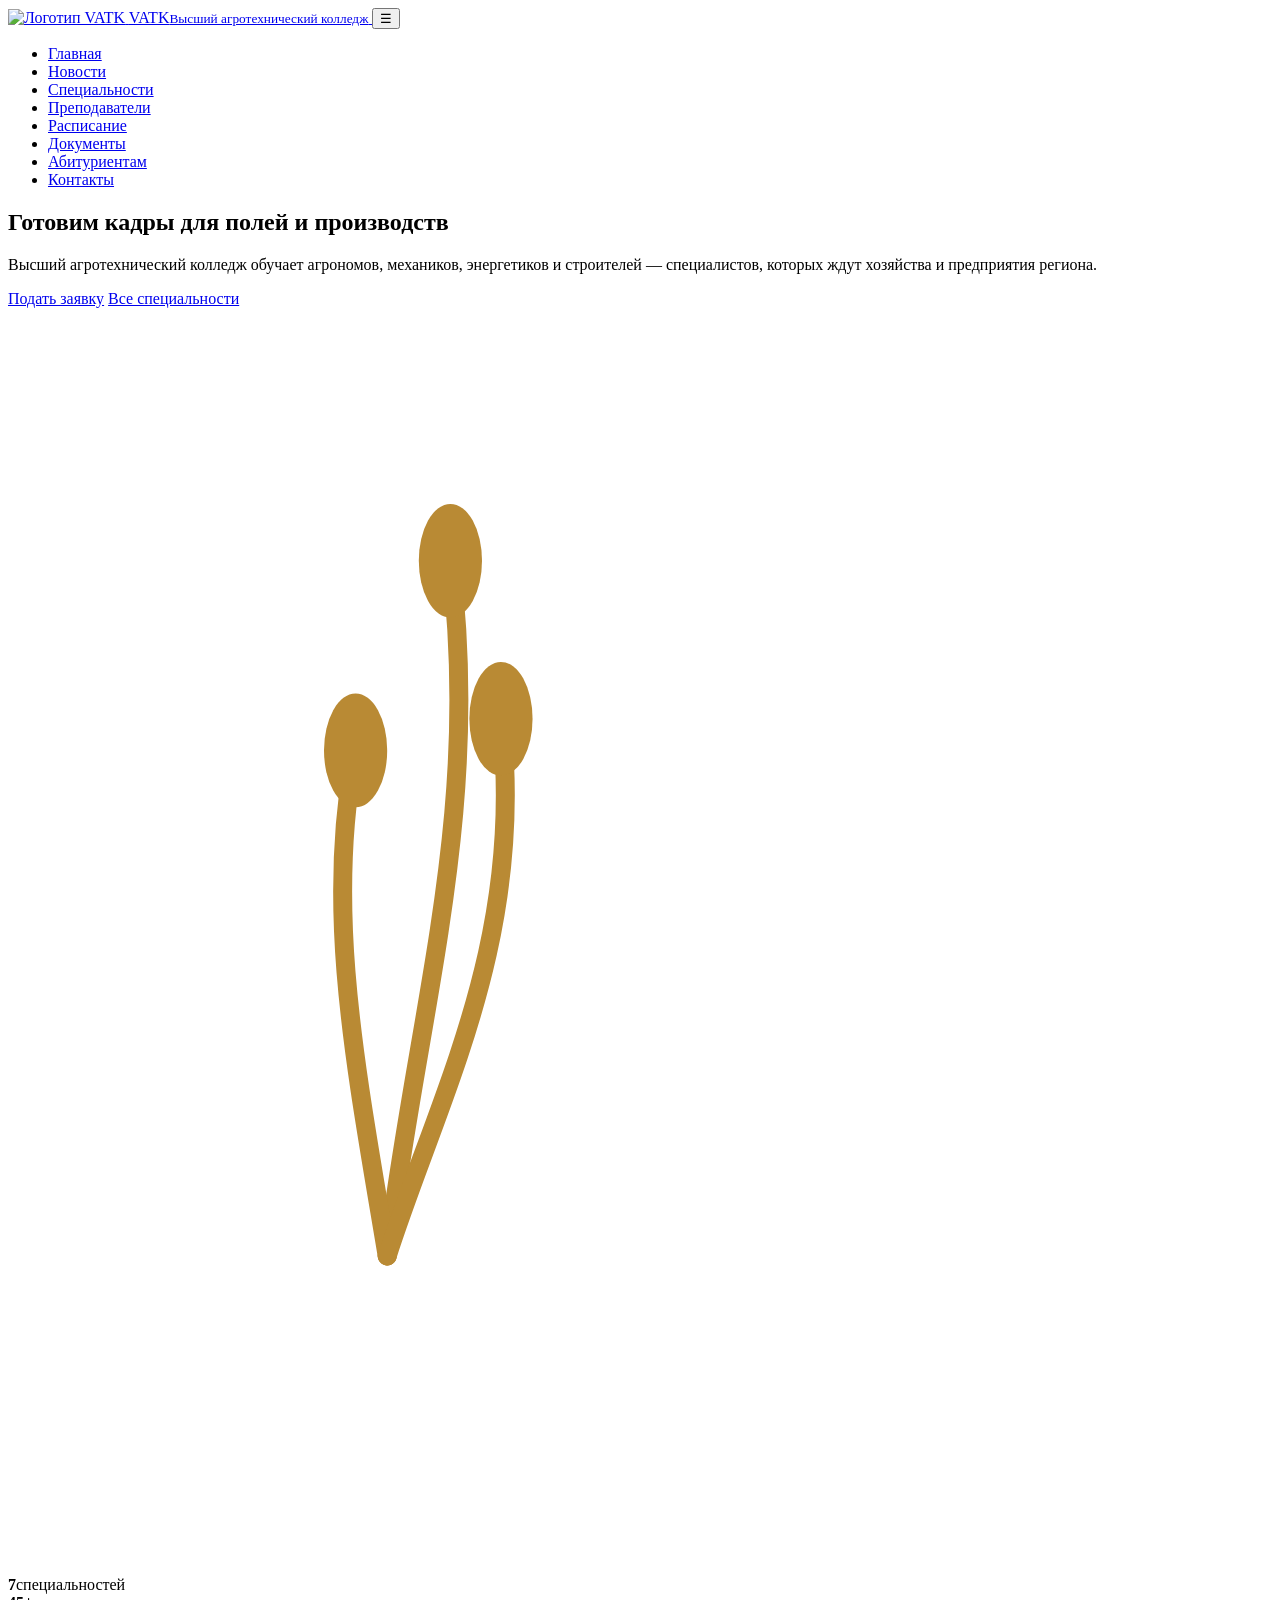
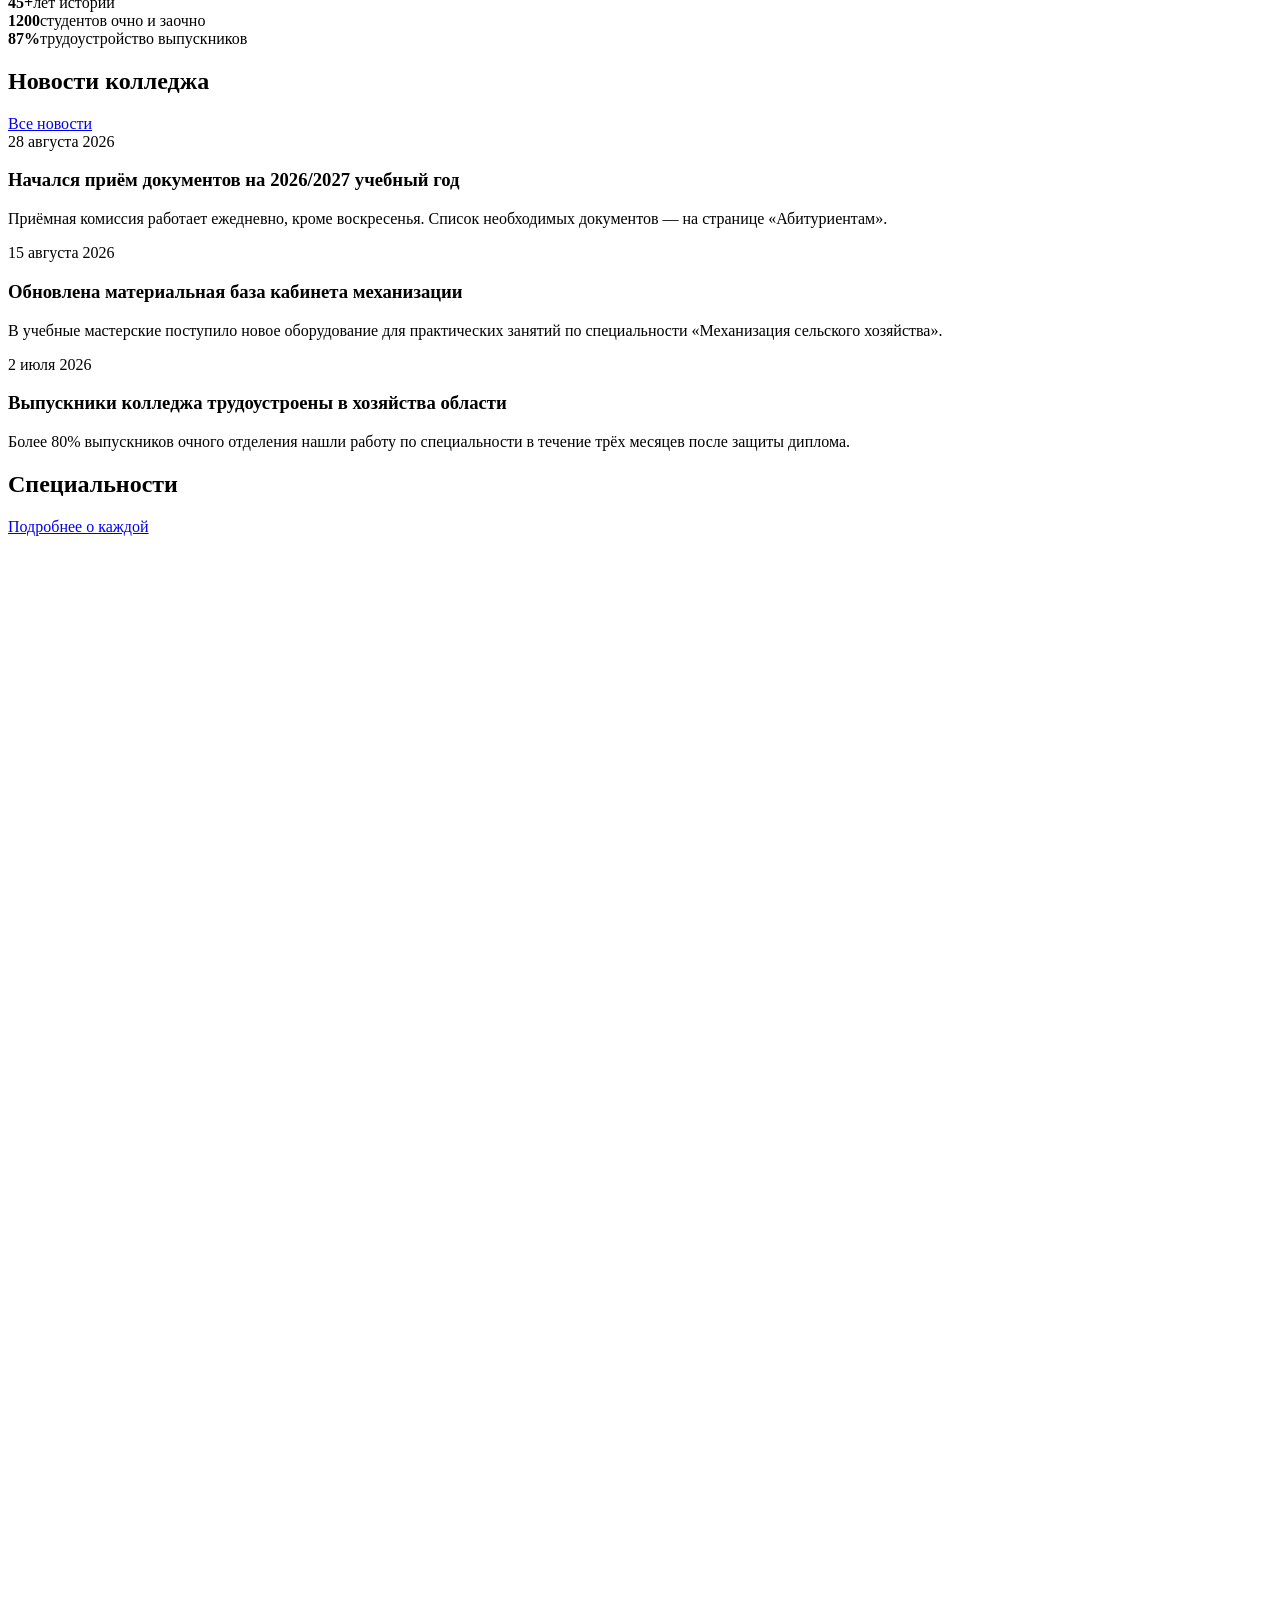
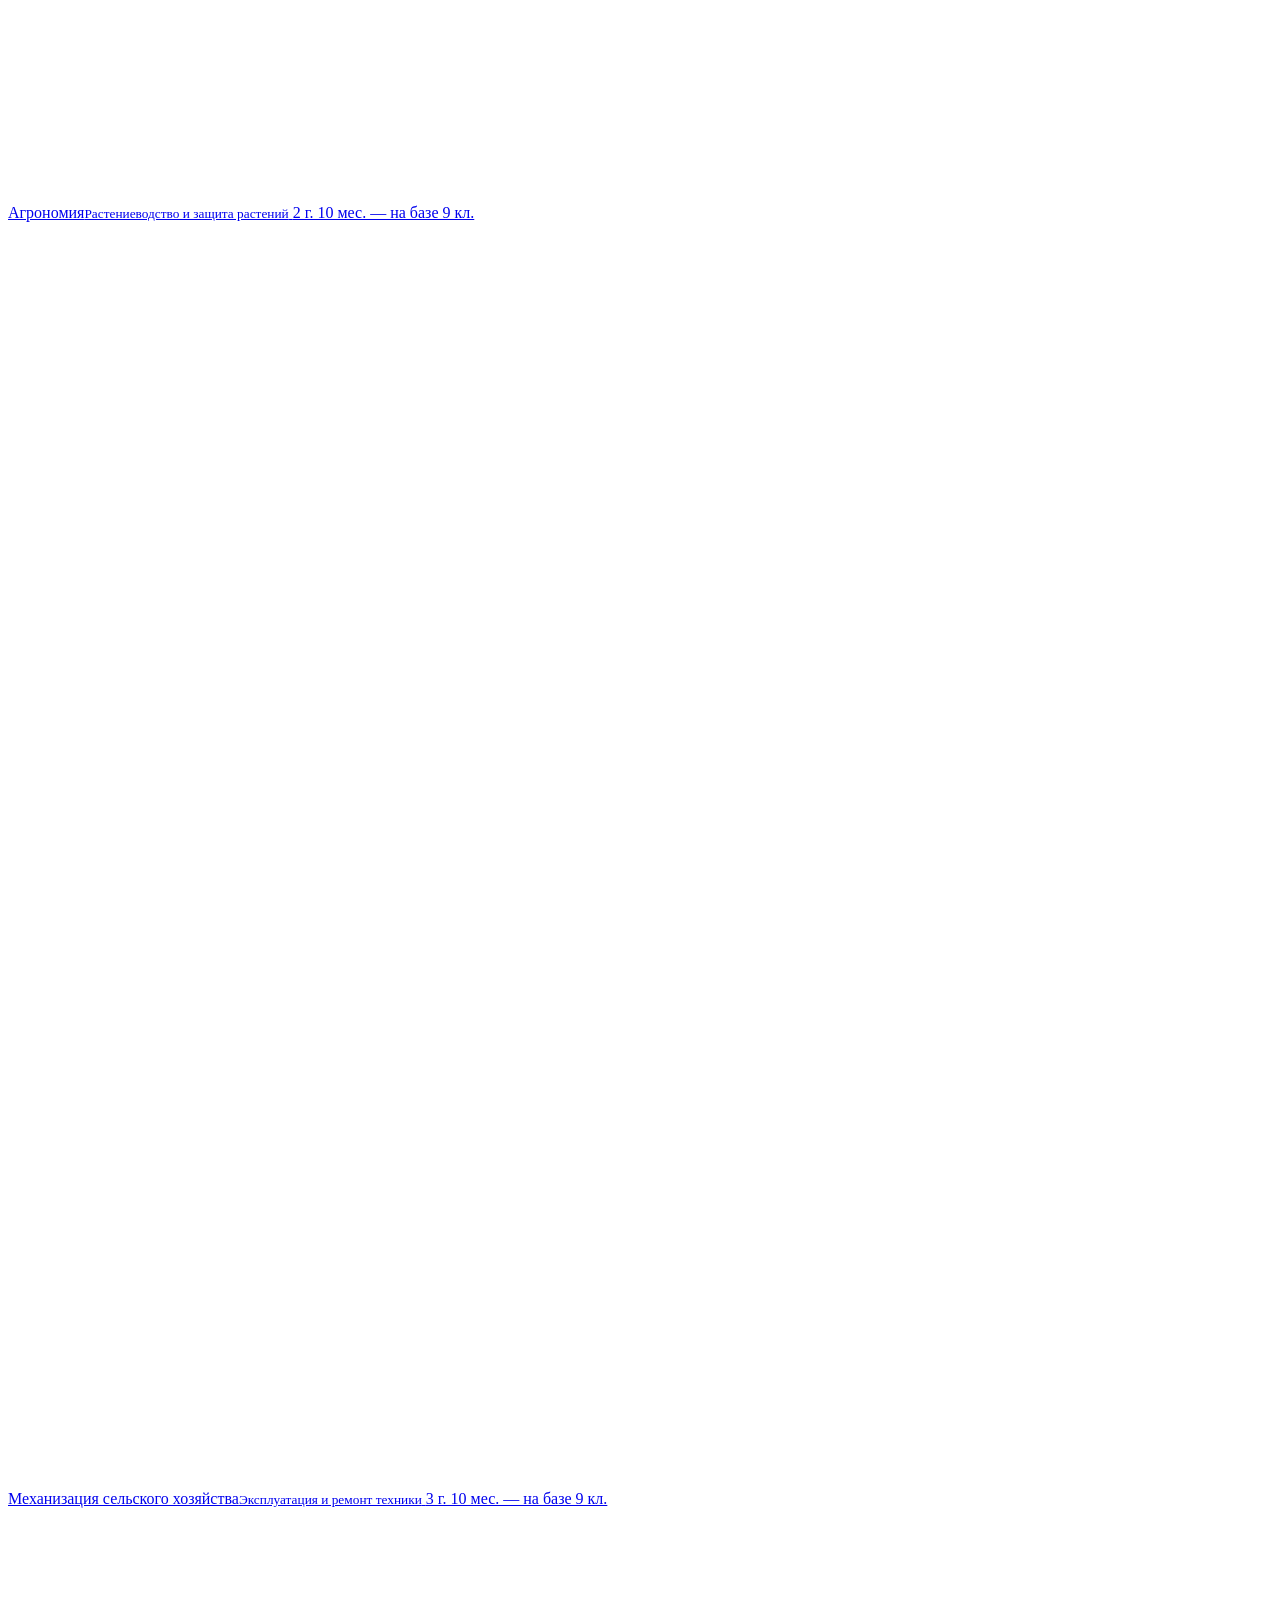
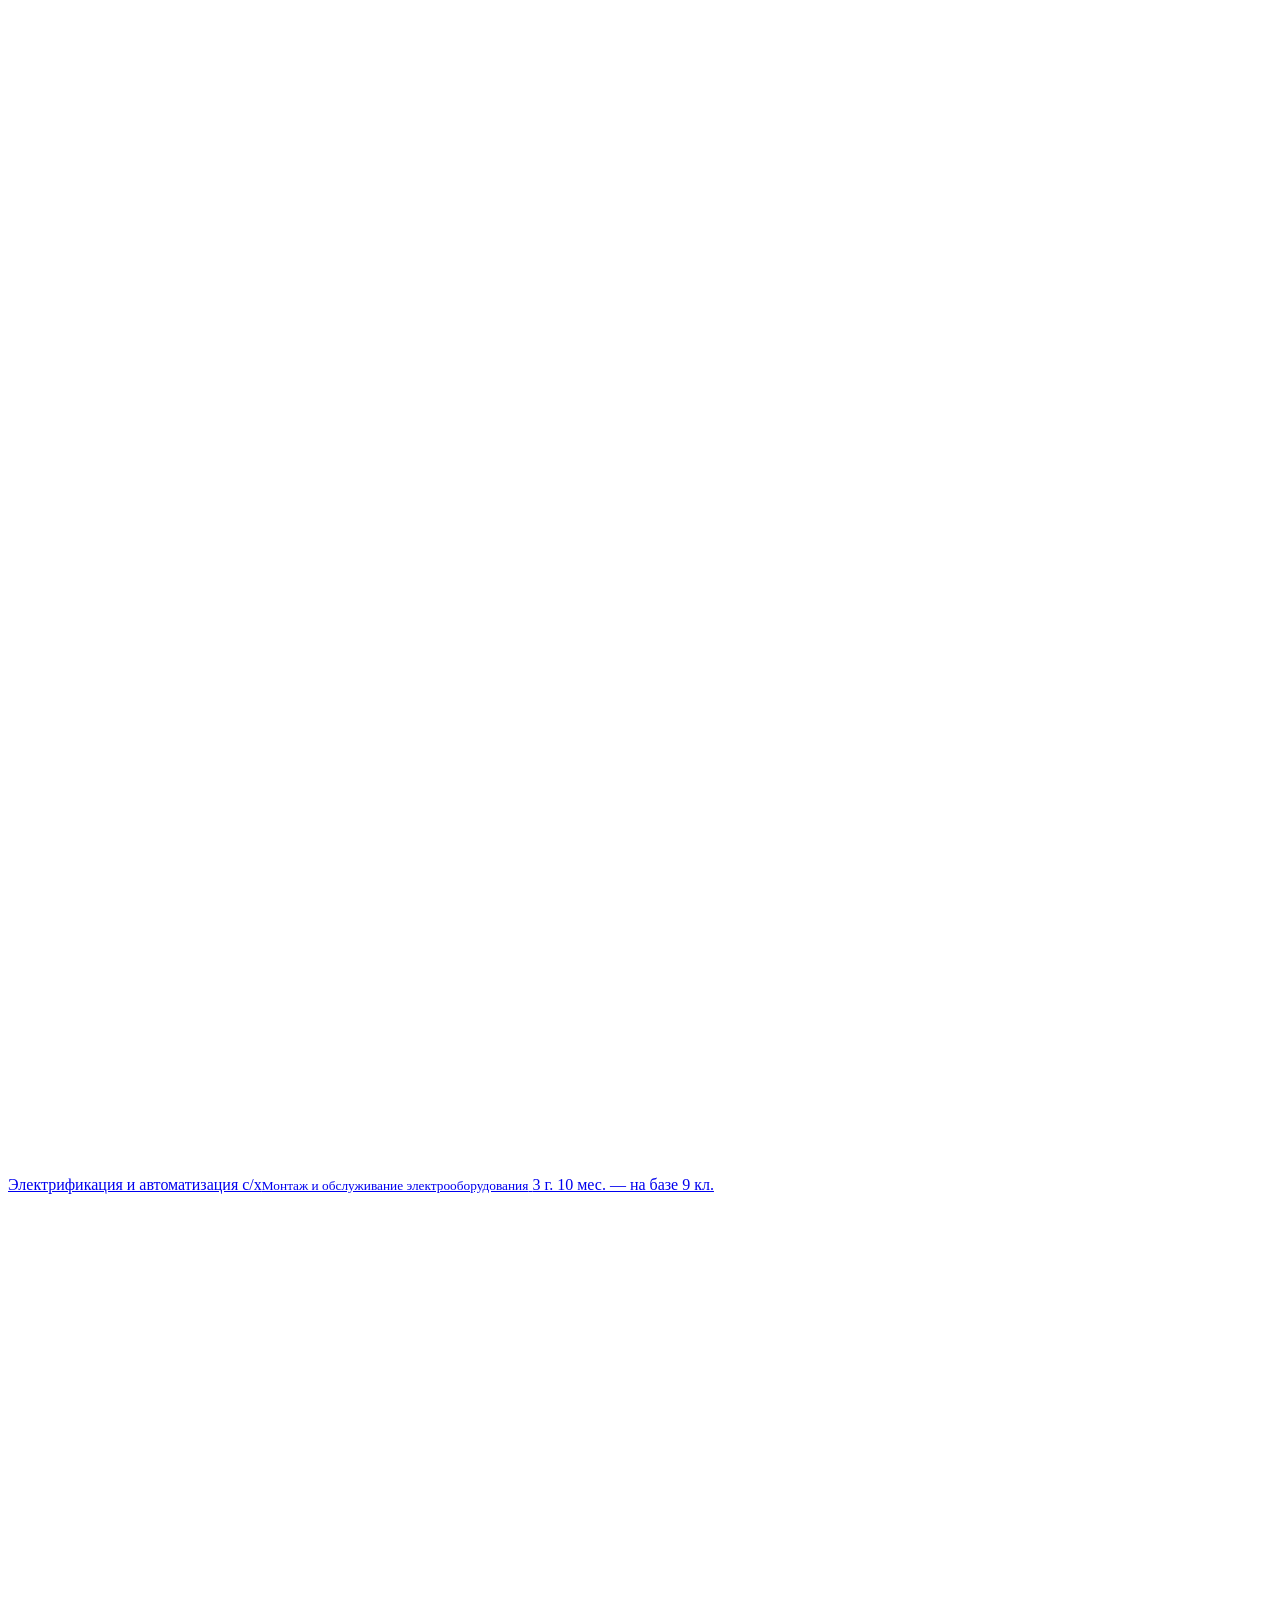
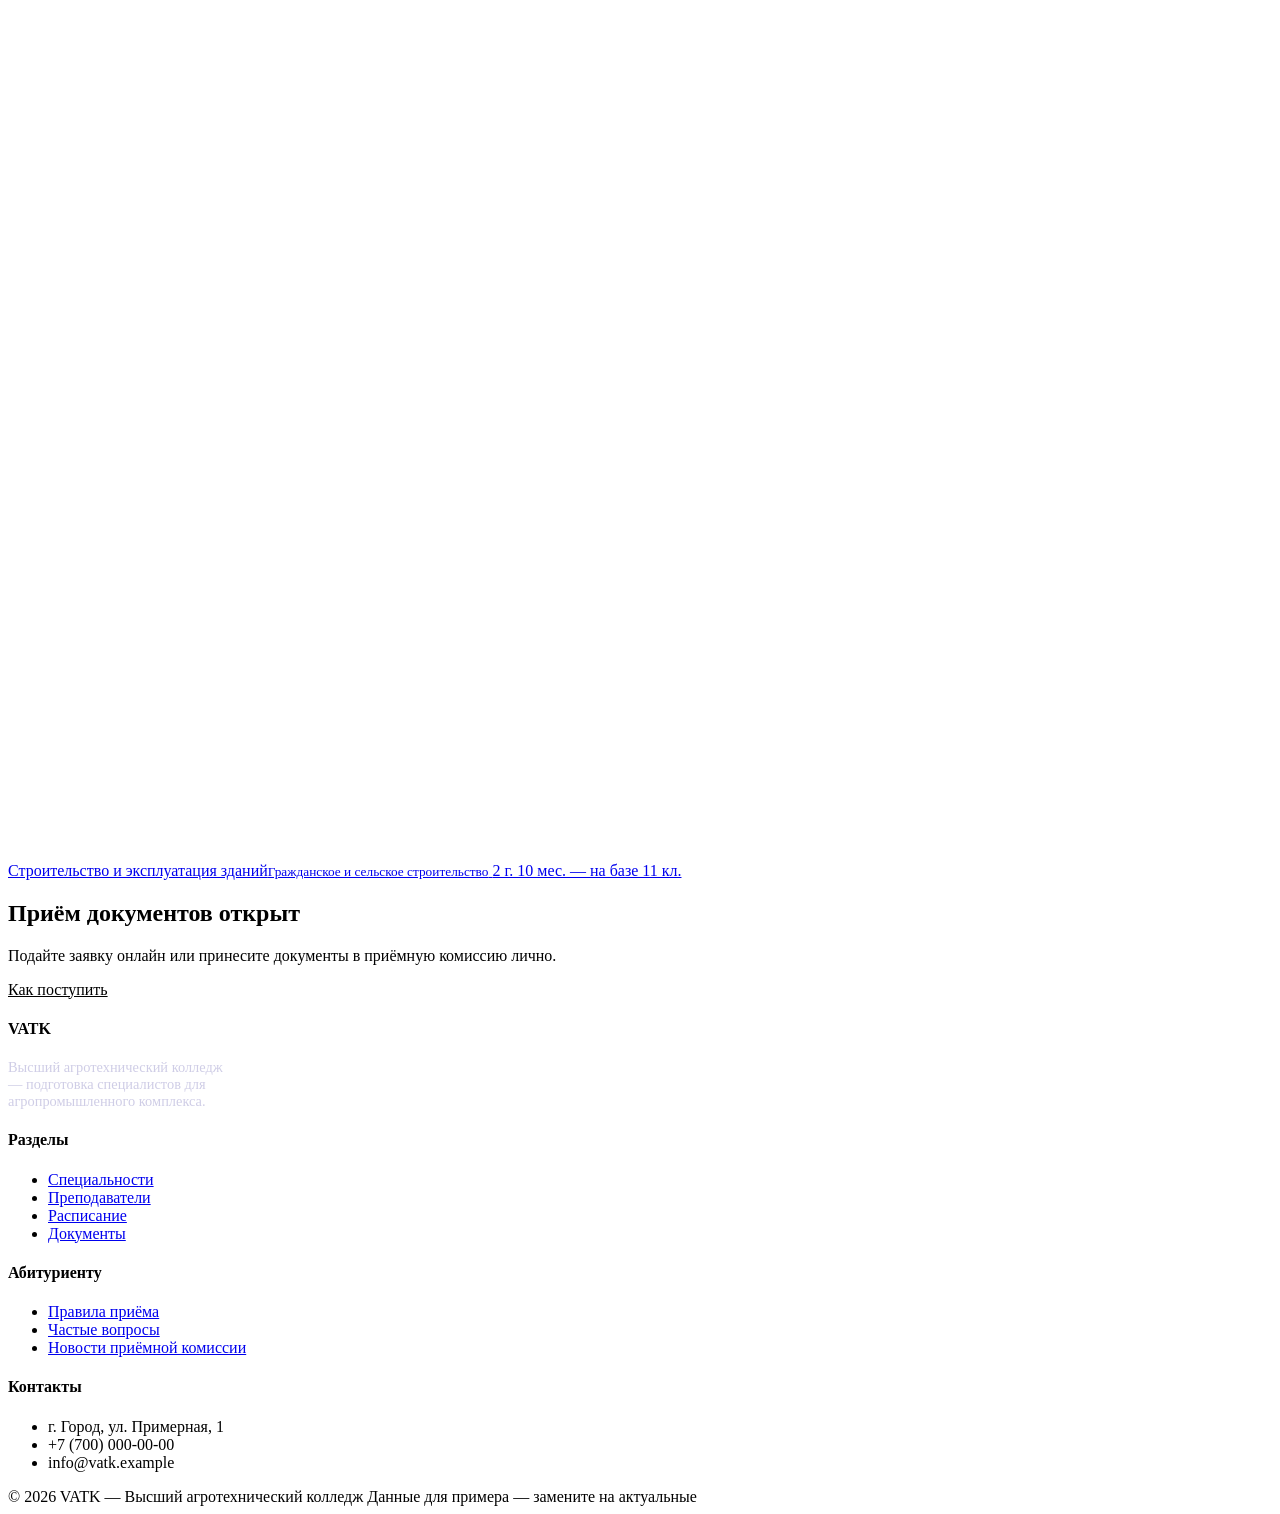
==== index.html @ e1eb5bf3 "Add files via upload" ====
<!DOCTYPE html>
<html lang="ru">
<head>
<meta charset="UTF-8">
<meta name="viewport" content="width=device-width, initial-scale=1.0">
<title>VATK — Высший агротехнический колледж</title>
<meta name="description" content="Высший агротехнический колледж (VATK) — подготовка специалистов для агропромышленного комплекса и технических отраслей.">
<link rel="stylesheet" href="css/style.css">
</head>
<body>

<header class="site">
  <div class="site-bar">
    <a href="index.html" class="brand">
      <img src="images/logo.jpeg" alt="Логотип VATK">
      <span class="brand-text">VATK<small>Высший агротехнический колледж</small></span>
    </a>
    <button class="nav-toggle" aria-label="Открыть меню" aria-expanded="false">☰</button>
    <nav class="main-nav">
      <ul>
        <li><a href="index.html">Главная</a></li>
        <li><a href="news.html">Новости</a></li>
        <li><a href="specialties.html">Специальности</a></li>
        <li><a href="teachers.html">Преподаватели</a></li>
        <li><a href="schedule.html">Расписание</a></li>
        <li><a href="documents.html">Документы</a></li>
        <li><a href="admissions.html">Абитуриентам</a></li>
        <li><a href="contacts.html">Контакты</a></li>
      </ul>
    </nav>
  </div>
</header>

<div class="gear-rule"></div>

<section class="hero">
  <div class="hero-inner">
    <div>
      <h1>Готовим кадры для полей и производств</h1>
      <p class="lede">Высший агротехнический колледж обучает агрономов, механиков, энергетиков и строителей — специалистов, которых ждут хозяйства и предприятия региона.</p>
      <div class="hero-actions">
        <a href="admissions.html" class="btn btn-primary">Подать заявку</a>
        <a href="specialties.html" class="btn btn-ghost">Все специальности</a>
      </div>
    </div>
    <div class="hero-figure">
      <svg viewBox="0 0 200 200" fill="none" xmlns="http://www.w3.org/2000/svg" aria-hidden="true">
        <circle cx="100" cy="100" r="70" stroke="#ffffff" stroke-opacity="0.25" stroke-width="2"/>
        <g stroke="#B98A34" stroke-width="3" stroke-linecap="round">
          <path d="M60 150 C 65 110, 75 80, 70 40"/>
          <path d="M60 150 C 55 120, 50 95, 55 70"/>
          <path d="M60 150 C 68 125, 82 100, 78 65"/>
        </g>
        <g fill="#B98A34">
          <ellipse cx="70" cy="40" rx="5" ry="9"/>
          <ellipse cx="55" cy="70" rx="5" ry="9"/>
          <ellipse cx="78" cy="65" rx="5" ry="9"/>
        </g>
        <g transform="translate(115,60)" fill="none" stroke="#ffffff" stroke-opacity="0.7" stroke-width="3">
          <circle cx="30" cy="30" r="20"/>
          <circle cx="30" cy="30" r="6" fill="#ffffff" fill-opacity="0.7" stroke="none"/>
          <g stroke-linecap="round">
            <line x1="30" y1="4" x2="30" y2="12"/>
            <line x1="30" y1="48" x2="30" y2="56"/>
            <line x1="4" y1="30" x2="12" y2="30"/>
            <line x1="48" y1="30" x2="56" y2="30"/>
            <line x1="12" y1="12" x2="17" y2="17"/>
            <line x1="43" y1="43" x2="48" y2="48"/>
            <line x1="48" y1="12" x2="43" y2="17"/>
            <line x1="17" y1="43" x2="12" y2="48"/>
          </g>
        </g>
      </svg>
    </div>
  </div>
</section>

<section class="stats">
  <div class="stats-inner">
    <div class="stat"><b>7</b><span>специальностей</span></div>
    <div class="stat"><b>45+</b><span>лет истории</span></div>
    <div class="stat"><b>1200</b><span>студентов очно и заочно</span></div>
    <div class="stat"><b>87%</b><span>трудоустройство выпускников</span></div>
  </div>
</section>

<section class="block">
  <div class="wrap">
    <div class="block-head">
      <h2>Новости колледжа</h2>
      <a href="news.html" class="see-all">Все новости</a>
    </div>
    <div class="news-grid">
      <article class="news-card">
        <time>28 августа 2026</time>
        <h3>Начался приём документов на 2026/2027 учебный год</h3>
        <p>Приёмная комиссия работает ежедневно, кроме воскресенья. Список необходимых документов — на странице «Абитуриентам».</p>
      </article>
      <article class="news-card">
        <time>15 августа 2026</time>
        <h3>Обновлена материальная база кабинета механизации</h3>
        <p>В учебные мастерские поступило новое оборудование для практических занятий по специальности «Механизация сельского хозяйства».</p>
      </article>
      <article class="news-card">
        <time>2 июля 2026</time>
        <h3>Выпускники колледжа трудоустроены в хозяйства области</h3>
        <p>Более 80% выпускников очного отделения нашли работу по специальности в течение трёх месяцев после защиты диплома.</p>
      </article>
    </div>
  </div>
</section>

<section class="block" style="background:#fff;">
  <div class="wrap">
    <div class="block-head">
      <h2>Специальности</h2>
      <a href="specialties.html" class="see-all">Подробнее о каждой</a>
    </div>
    <div class="spec-list">
      <a class="spec-row" href="specialties.html">
        <span class="spec-icon"><svg viewBox="0 0 24 24" fill="none" stroke-width="2"><path d="M12 2v6M12 22v-6M4 12H2M22 12h-2M6 6l1.5 1.5M18 18l-1.5-1.5M6 18l1.5-1.5M18 6l-1.5 1.5" stroke-linecap="round"/></svg></span>
        <span class="spec-name">Агрономия<small>Растениеводство и защита растений</small></span>
        <span class="spec-meta">2 г. 10 мес. — на базе 9 кл.</span>
      </a>
      <a class="spec-row" href="specialties.html">
        <span class="spec-icon"><svg viewBox="0 0 24 24" fill="none" stroke-width="2"><circle cx="12" cy="12" r="3"/><path d="M4 12h3M17 12h3M12 4v3M12 17v3" stroke-linecap="round"/></svg></span>
        <span class="spec-name">Механизация сельского хозяйства<small>Эксплуатация и ремонт техники</small></span>
        <span class="spec-meta">3 г. 10 мес. — на базе 9 кл.</span>
      </a>
      <a class="spec-row" href="specialties.html">
        <span class="spec-icon"><svg viewBox="0 0 24 24" fill="none" stroke-width="2"><path d="M4 20l4-8 4 4 4-10 4 14" stroke-linecap="round" stroke-linejoin="round"/></svg></span>
        <span class="spec-name">Электрификация и автоматизация с/х<small>Монтаж и обслуживание электрооборудования</small></span>
        <span class="spec-meta">3 г. 10 мес. — на базе 9 кл.</span>
      </a>
      <a class="spec-row" href="specialties.html">
        <span class="spec-icon"><svg viewBox="0 0 24 24" fill="none" stroke-width="2"><path d="M3 21h18M5 21V9l7-5 7 5v12" stroke-linecap="round" stroke-linejoin="round"/></svg></span>
        <span class="spec-name">Строительство и эксплуатация зданий<small>Гражданское и сельское строительство</small></span>
        <span class="spec-meta">2 г. 10 мес. — на базе 11 кл.</span>
      </a>
    </div>
  </div>
</section>

<section class="banner">
  <div class="banner-inner">
    <div>
      <h2>Приём документов открыт</h2>
      <p>Подайте заявку онлайн или принесите документы в приёмную комиссию лично.</p>
    </div>
    <a href="admissions.html" class="btn" style="background:#fff;color:var(--green);">Как поступить</a>
  </div>
</section>

<footer class="site">
  <div class="wrap">
    <div class="footer-grid">
      <div>
        <h4>VATK</h4>
        <p style="color:#cfcde6;font-size:0.9rem;max-width:32ch;">Высший агротехнический колледж — подготовка специалистов для агропромышленного комплекса.</p>
      </div>
      <div>
        <h4>Разделы</h4>
        <ul>
          <li><a href="specialties.html">Специальности</a></li>
          <li><a href="teachers.html">Преподаватели</a></li>
          <li><a href="schedule.html">Расписание</a></li>
          <li><a href="documents.html">Документы</a></li>
        </ul>
      </div>
      <div>
        <h4>Абитуриенту</h4>
        <ul>
          <li><a href="admissions.html">Правила приёма</a></li>
          <li><a href="admissions.html#faq">Частые вопросы</a></li>
          <li><a href="news.html">Новости приёмной комиссии</a></li>
        </ul>
      </div>
      <div>
        <h4>Контакты</h4>
        <ul>
          <li>г. Город, ул. Примерная, 1</li>
          <li>+7 (700) 000-00-00</li>
          <li>info@vatk.example</li>
        </ul>
      </div>
    </div>
    <div class="footer-bottom">
      <span>© 2026 VATK — Высший агротехнический колледж</span>
      <span>Данные для примера — замените на актуальные</span>
    </div>
  </div>
</footer>

<script src="js/main.js"></script>
</body>
</html>
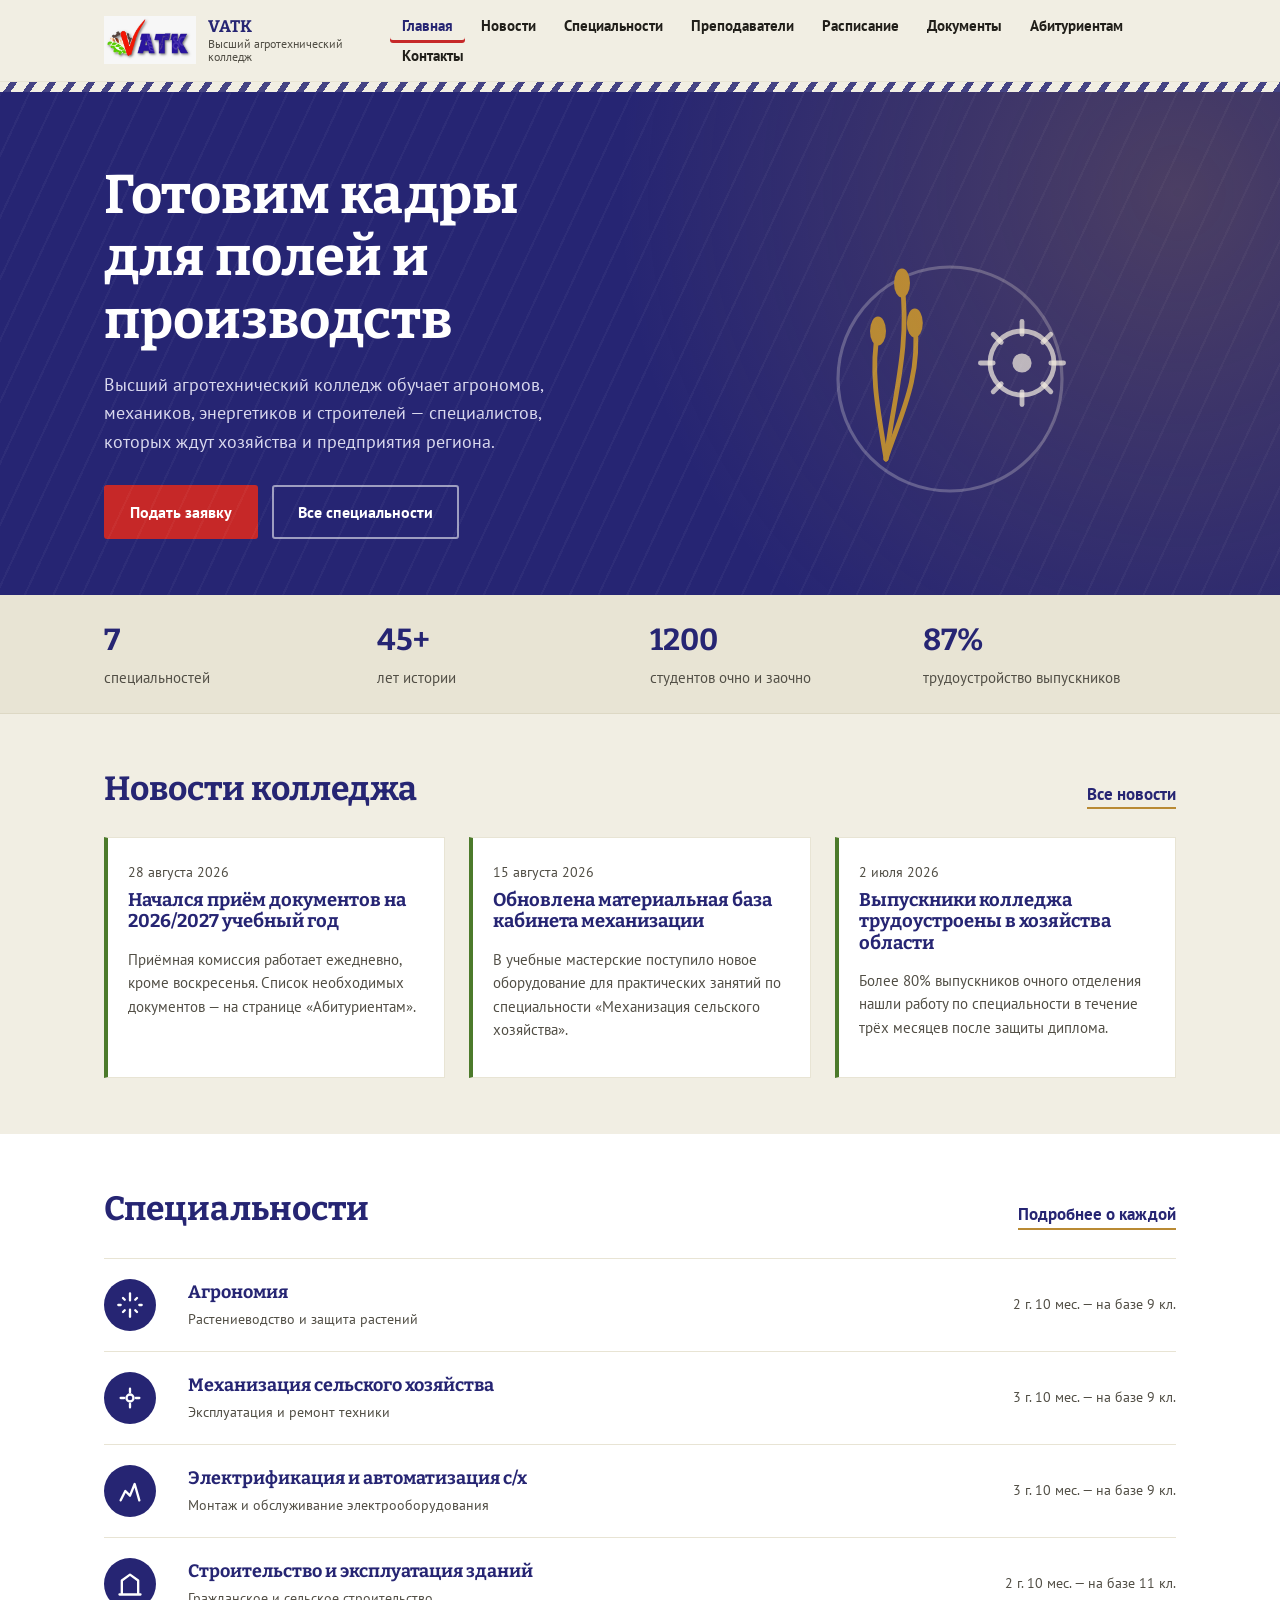
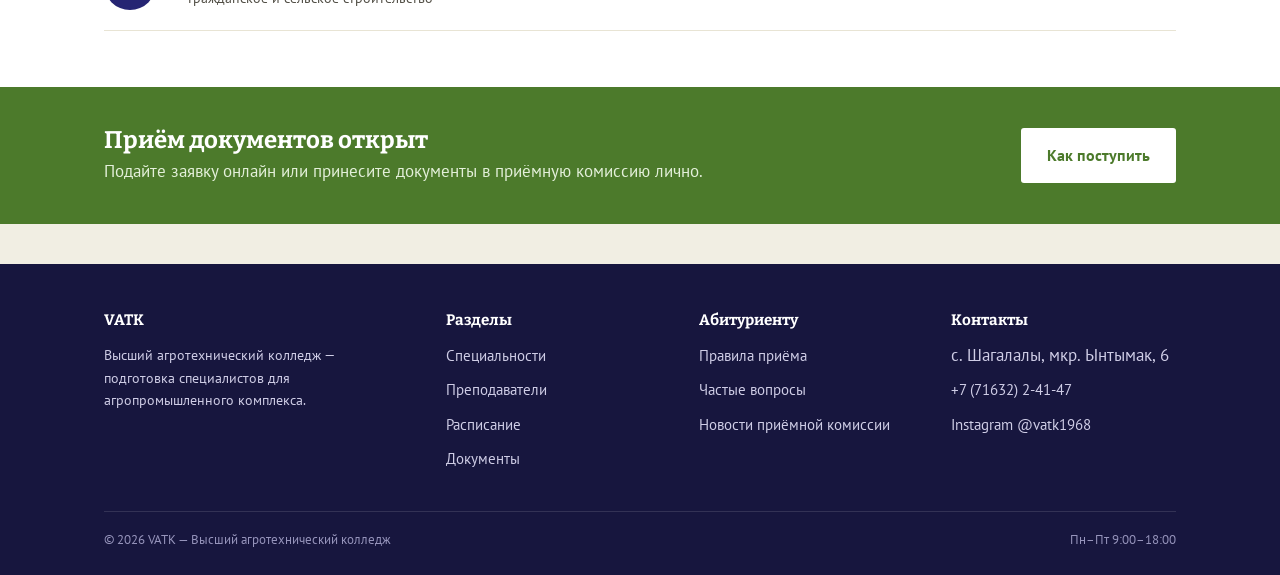
==== commit 46b32d0d: "Add files via upload" ====
--- a/index.html
+++ b/index.html
@@ -178,15 +178,15 @@
       <div>
         <h4>Контакты</h4>
         <ul>
-          <li>г. Город, ул. Примерная, 1</li>
-          <li>+7 (700) 000-00-00</li>
-          <li>info@vatk.example</li>
+          <li>с. Шагалалы, мкр. Ынтымак, 6</li>
+          <li><a href="tel:+77163224147">+7 (71632) 2-41-47</a></li>
+          <li><a href="https://www.instagram.com/vatk1968" target="_blank" rel="noopener">Instagram @vatk1968</a></li>
         </ul>
       </div>
     </div>
     <div class="footer-bottom">
       <span>© 2026 VATK — Высший агротехнический колледж</span>
-      <span>Данные для примера — замените на актуальные</span>
+      <span>Пн–Пт 9:00–18:00</span>
     </div>
   </div>
 </footer>
--- a/css/style.css
+++ b/css/style.css
@@ -0,0 +1,429 @@
+/* =============================================================
+   VATK — Высший агротехнический колледж
+   Design tokens
+   Color:
+     --navy       #262573  primary (from logo lettering)
+     --navy-dark  #17163E  deep backgrounds, footer
+     --red        #C62828  accent (from logo checkmark)
+     --green      #4C7A2B  secondary accent (from logo gear leaf)
+     --gold       #B98A34  warm accent (wheat)
+     --paper      #F1EEE3  page background (parchment, not the AI-cream tell)
+     --ink        #211F1A  body text
+   Type:
+     Headings — 'Bitter' (slab serif, stamped-plate feel)
+     Body     — 'PT Sans' (clean cyrillic humanist sans)
+   Layout: left-aligned hero, gear-notch rule as section divider,
+     asymmetric two-column sections instead of centered card grids.
+   ============================================================= */
+
+@import url('https://fonts.googleapis.com/css2?family=Bitter:wght@400;600;700&family=PT+Sans:wght@400;700&display=swap');
+
+:root {
+  --navy: #262573;
+  --navy-dark: #17163e;
+  --red: #c62828;
+  --green: #4c7a2b;
+  --gold: #b98a34;
+  --paper: #f1eee3;
+  --paper-dim: #e8e4d4;
+  --ink: #211f1a;
+  --ink-soft: #514e45;
+  --max: 1120px;
+}
+
+* { box-sizing: border-box; }
+
+html { scroll-behavior: smooth; }
+
+body {
+  margin: 0;
+  background: var(--paper);
+  color: var(--ink);
+  font-family: 'PT Sans', Arial, sans-serif;
+  font-size: 17px;
+  line-height: 1.55;
+}
+
+h1, h2, h3, h4 {
+  font-family: 'Bitter', Georgia, serif;
+  font-weight: 700;
+  color: var(--navy);
+  line-height: 1.15;
+  margin: 0 0 0.5em;
+}
+
+a { color: var(--navy); }
+a:focus-visible, button:focus-visible, input:focus-visible, textarea:focus-visible {
+  outline: 3px solid var(--gold);
+  outline-offset: 2px;
+}
+
+p { max-width: 68ch; }
+
+img { max-width: 100%; display: block; }
+
+.wrap {
+  max-width: var(--max);
+  margin: 0 auto;
+  padding: 0 24px;
+}
+
+/* ---------- gear-notch divider ---------- */
+.gear-rule {
+  height: 10px;
+  width: 100%;
+  background-image: repeating-linear-gradient(
+    -55deg,
+    var(--navy) 0 6px,
+    transparent 6px 16px
+  );
+  opacity: 0.85;
+}
+
+/* ---------- header ---------- */
+header.site {
+  background: var(--paper);
+  border-bottom: 1px solid var(--paper-dim);
+  position: sticky;
+  top: 0;
+  z-index: 20;
+}
+.site-bar {
+  display: flex;
+  align-items: center;
+  justify-content: space-between;
+  padding: 12px 24px;
+  max-width: var(--max);
+  margin: 0 auto;
+  gap: 16px;
+}
+.brand {
+  display: flex;
+  align-items: center;
+  gap: 12px;
+  text-decoration: none;
+}
+.brand img { height: 48px; width: auto; }
+.brand-text {
+  font-family: 'Bitter', serif;
+  font-weight: 700;
+  color: var(--navy);
+  font-size: 1.05rem;
+  line-height: 1.2;
+}
+.brand-text small {
+  display: block;
+  font-family: 'PT Sans', sans-serif;
+  font-weight: 400;
+  color: var(--ink-soft);
+  font-size: 0.72rem;
+}
+
+nav.main-nav ul {
+  list-style: none;
+  display: flex;
+  gap: 4px;
+  margin: 0;
+  padding: 0;
+  flex-wrap: wrap;
+}
+nav.main-nav a {
+  text-decoration: none;
+  color: var(--ink);
+  font-weight: 700;
+  font-size: 0.92rem;
+  padding: 8px 12px;
+  border-radius: 3px;
+}
+nav.main-nav a:hover { background: var(--paper-dim); }
+nav.main-nav a.active { color: var(--navy); box-shadow: inset 0 -3px 0 var(--red); }
+
+.nav-toggle {
+  display: none;
+  background: none;
+  border: 2px solid var(--navy);
+  border-radius: 4px;
+  padding: 6px 10px;
+  font-size: 1.1rem;
+  cursor: pointer;
+}
+
+@media (max-width: 860px) {
+  .nav-toggle { display: inline-block; }
+  nav.main-nav {
+    display: none;
+    width: 100%;
+    order: 3;
+  }
+  nav.main-nav.open { display: block; }
+  nav.main-nav ul { flex-direction: column; gap: 0; }
+  .site-bar { flex-wrap: wrap; }
+}
+
+/* ---------- hero ---------- */
+.hero {
+  background: var(--navy);
+  color: #fff;
+  position: relative;
+  overflow: hidden;
+}
+.hero::after {
+  content: "";
+  position: absolute;
+  inset: 0;
+  background-image:
+    radial-gradient(circle at 92% 20%, rgba(185,138,52,0.25) 0, transparent 45%),
+    repeating-linear-gradient(115deg, rgba(255,255,255,0.035) 0 2px, transparent 2px 26px);
+  pointer-events: none;
+}
+.hero-inner {
+  position: relative;
+  padding: 72px 24px 56px;
+  max-width: var(--max);
+  margin: 0 auto;
+  display: grid;
+  grid-template-columns: 1.3fr 1fr;
+  gap: 32px;
+  align-items: end;
+}
+.hero h1 {
+  color: #fff;
+  font-size: clamp(2.1rem, 4.4vw, 3.4rem);
+  max-width: 14ch;
+  margin-bottom: 0.3em;
+}
+.hero .lede {
+  color: #d9d8ee;
+  font-size: 1.15rem;
+  max-width: 46ch;
+  margin-bottom: 1.6em;
+}
+.hero-actions { display: flex; gap: 14px; flex-wrap: wrap; }
+
+.btn {
+  display: inline-block;
+  padding: 13px 24px;
+  border-radius: 3px;
+  font-weight: 700;
+  text-decoration: none;
+  font-size: 0.98rem;
+  border: 2px solid transparent;
+  cursor: pointer;
+}
+.btn-primary { background: var(--red); color: #fff; }
+.btn-primary:hover { background: #a91f1f; }
+.btn-ghost { background: transparent; color: #fff; border-color: rgba(255,255,255,0.55); }
+.btn-ghost:hover { border-color: #fff; }
+.btn-outline-navy { background: transparent; color: var(--navy); border-color: var(--navy); }
+.btn-outline-navy:hover { background: var(--navy); color: #fff; }
+
+.hero-figure { display: flex; justify-content: center; align-items: flex-end; }
+.hero-figure svg { width: 100%; max-width: 320px; height: auto; }
+
+@media (max-width: 760px) {
+  .hero-inner { grid-template-columns: 1fr; }
+  .hero-figure { order: -1; max-width: 200px; margin: 0 auto; }
+}
+
+/* ---------- stats strip ---------- */
+.stats {
+  background: var(--paper-dim);
+  border-bottom: 1px solid #ddd8c4;
+}
+.stats-inner {
+  max-width: var(--max);
+  margin: 0 auto;
+  padding: 22px 24px;
+  display: grid;
+  grid-template-columns: repeat(4, 1fr);
+  gap: 20px;
+  text-align: left;
+}
+.stat b {
+  font-family: 'Bitter', serif;
+  font-size: 1.9rem;
+  color: var(--navy);
+  display: block;
+}
+.stat span { color: var(--ink-soft); font-size: 0.92rem; }
+@media (max-width: 700px) { .stats-inner { grid-template-columns: repeat(2, 1fr); } }
+
+/* ---------- sections ---------- */
+section.block { padding: 56px 0; }
+.block-head {
+  display: flex;
+  justify-content: space-between;
+  align-items: baseline;
+  gap: 16px;
+  margin-bottom: 28px;
+  flex-wrap: wrap;
+}
+.block-head h2 { font-size: clamp(1.5rem, 3vw, 2.1rem); margin: 0; }
+.block-head a.see-all { font-weight: 700; text-decoration: none; border-bottom: 2px solid var(--gold); }
+
+/* news cards */
+.news-grid { display: grid; grid-template-columns: repeat(3, 1fr); gap: 24px; }
+.news-card {
+  background: #fff;
+  border: 1px solid var(--paper-dim);
+  border-left: 4px solid var(--green);
+  padding: 20px;
+}
+.news-card time { color: var(--ink-soft); font-size: 0.85rem; }
+.news-card h3 { font-size: 1.15rem; margin: 6px 0 8px; }
+.news-card p { font-size: 0.95rem; color: var(--ink-soft); }
+@media (max-width: 860px) { .news-grid { grid-template-columns: 1fr; } }
+
+/* specialty rows */
+.spec-list { display: flex; flex-direction: column; border-top: 1px solid var(--paper-dim); }
+.spec-row {
+  display: grid;
+  grid-template-columns: 64px 1.6fr 1fr;
+  gap: 20px;
+  align-items: center;
+  padding: 20px 0;
+  border-bottom: 1px solid var(--paper-dim);
+  text-decoration: none;
+  color: var(--ink);
+}
+.spec-row:hover .spec-name { color: var(--red); }
+.spec-icon {
+  width: 52px; height: 52px;
+  border-radius: 50%;
+  background: var(--navy);
+  display: flex; align-items: center; justify-content: center;
+}
+.spec-icon svg { width: 28px; height: 28px; stroke: #fff; }
+.spec-name { font-family: 'Bitter', serif; font-weight: 700; font-size: 1.12rem; color: var(--navy); }
+.spec-name small { display: block; font-family: 'PT Sans', sans-serif; font-weight: 400; color: var(--ink-soft); font-size: 0.85rem; margin-top: 2px; }
+.spec-meta { text-align: right; color: var(--ink-soft); font-size: 0.9rem; }
+@media (max-width: 700px) {
+  .spec-row { grid-template-columns: 44px 1fr; }
+  .spec-meta { grid-column: 2; text-align: left; }
+}
+
+/* admissions banner */
+.banner {
+  background: var(--green);
+  color: #fff;
+  padding: 40px 0;
+}
+.banner-inner {
+  max-width: var(--max);
+  margin: 0 auto;
+  padding: 0 24px;
+  display: flex;
+  justify-content: space-between;
+  align-items: center;
+  gap: 24px;
+  flex-wrap: wrap;
+}
+.banner h2 { color: #fff; margin: 0 0 4px; font-size: 1.5rem; }
+.banner p { color: #e4f0da; margin: 0; }
+
+/* teacher cards */
+.teacher-grid { display: grid; grid-template-columns: repeat(4, 1fr); gap: 22px; }
+.teacher-card { background: #fff; border: 1px solid var(--paper-dim); padding: 18px; text-align: left; }
+.avatar {
+  width: 56px; height: 56px; border-radius: 50%;
+  background: var(--navy); color: #fff;
+  display: flex; align-items: center; justify-content: center;
+  font-family: 'Bitter', serif; font-weight: 700; font-size: 1.1rem;
+  margin-bottom: 12px;
+}
+.teacher-card h3 { font-size: 1.02rem; margin: 0 0 2px; }
+.teacher-card .role { color: var(--red); font-size: 0.85rem; font-weight: 700; margin-bottom: 6px; }
+.teacher-card .subj { color: var(--ink-soft); font-size: 0.88rem; }
+@media (max-width: 900px) { .teacher-grid { grid-template-columns: repeat(2, 1fr); } }
+@media (max-width: 560px) { .teacher-grid { grid-template-columns: 1fr; } }
+
+/* documents list */
+.doc-list { list-style: none; margin: 0; padding: 0; border-top: 1px solid var(--paper-dim); }
+.doc-list li {
+  display: flex; justify-content: space-between; align-items: center;
+  padding: 16px 0; border-bottom: 1px solid var(--paper-dim); gap: 16px;
+}
+.doc-list a.doc-link { font-weight: 700; text-decoration: none; color: var(--navy); }
+.doc-list .doc-meta { color: var(--ink-soft); font-size: 0.85rem; white-space: nowrap; }
+
+/* table (schedule) */
+table.tt { width: 100%; border-collapse: collapse; background: #fff; }
+table.tt th, table.tt td {
+  border: 1px solid var(--paper-dim);
+  padding: 10px 12px;
+  text-align: left;
+  font-size: 0.92rem;
+}
+table.tt th { background: var(--navy); color: #fff; font-family: 'Bitter', serif; }
+table.tt tr:nth-child(even) td { background: var(--paper); }
+.tt-wrap { overflow-x: auto; }
+
+/* forms */
+.form-grid { display: grid; grid-template-columns: 1fr 1fr; gap: 16px; max-width: 640px; }
+.form-grid .full { grid-column: 1 / -1; }
+label { display: block; font-weight: 700; font-size: 0.9rem; margin-bottom: 6px; }
+input, textarea, select {
+  width: 100%; padding: 10px 12px; border: 1px solid #cfc9b3;
+  background: #fff; font-family: 'PT Sans', sans-serif; font-size: 0.96rem; border-radius: 2px;
+}
+@media (max-width: 600px) { .form-grid { grid-template-columns: 1fr; } }
+
+/* faq */
+details.faq {
+  border-bottom: 1px solid var(--paper-dim);
+  padding: 14px 0;
+}
+details.faq summary {
+  font-family: 'Bitter', serif; font-weight: 700; color: var(--navy);
+  cursor: pointer; list-style: none; display: flex; justify-content: space-between; gap: 12px;
+}
+details.faq summary::-webkit-details-marker { display: none; }
+details.faq summary::after { content: "+"; font-size: 1.3rem; color: var(--gold); }
+details.faq[open] summary::after { content: "–"; }
+details.faq p { margin-top: 10px; color: var(--ink-soft); }
+
+/* footer */
+footer.site {
+  background: var(--navy-dark);
+  color: #cfcde6;
+  padding: 48px 0 24px;
+  margin-top: 40px;
+}
+.footer-grid {
+  display: grid;
+  grid-template-columns: 1.4fr 1fr 1fr 1fr;
+  gap: 28px;
+  margin-bottom: 32px;
+}
+.footer-grid h4 { color: #fff; font-size: 0.95rem; margin-bottom: 12px; }
+.footer-grid ul { list-style: none; margin: 0; padding: 0; }
+.footer-grid li { margin-bottom: 8px; }
+.footer-grid a { color: #cfcde6; text-decoration: none; font-size: 0.92rem; }
+.footer-grid a:hover { color: #fff; }
+.footer-bottom {
+  border-top: 1px solid rgba(255,255,255,0.12);
+  padding-top: 18px;
+  font-size: 0.82rem;
+  color: #9694bb;
+  display: flex; justify-content: space-between; flex-wrap: wrap; gap: 8px;
+}
+@media (max-width: 800px) { .footer-grid { grid-template-columns: 1fr 1fr; } }
+
+/* page header (inner pages) */
+.page-head {
+  background: var(--paper-dim);
+  padding: 40px 0 32px;
+}
+.page-head h1 { font-size: clamp(1.8rem, 3.6vw, 2.6rem); }
+.page-head p { color: var(--ink-soft); font-size: 1.05rem; }
+.crumbs { color: var(--ink-soft); font-size: 0.85rem; margin-bottom: 10px; }
+.crumbs a { color: var(--ink-soft); text-decoration: none; }
+.crumbs a:hover { color: var(--navy); }
+
+.callout {
+  background: #fff;
+  border: 1px solid var(--paper-dim);
+  border-left: 4px solid var(--gold);
+  padding: 18px 20px;
+  margin: 24px 0;
+}
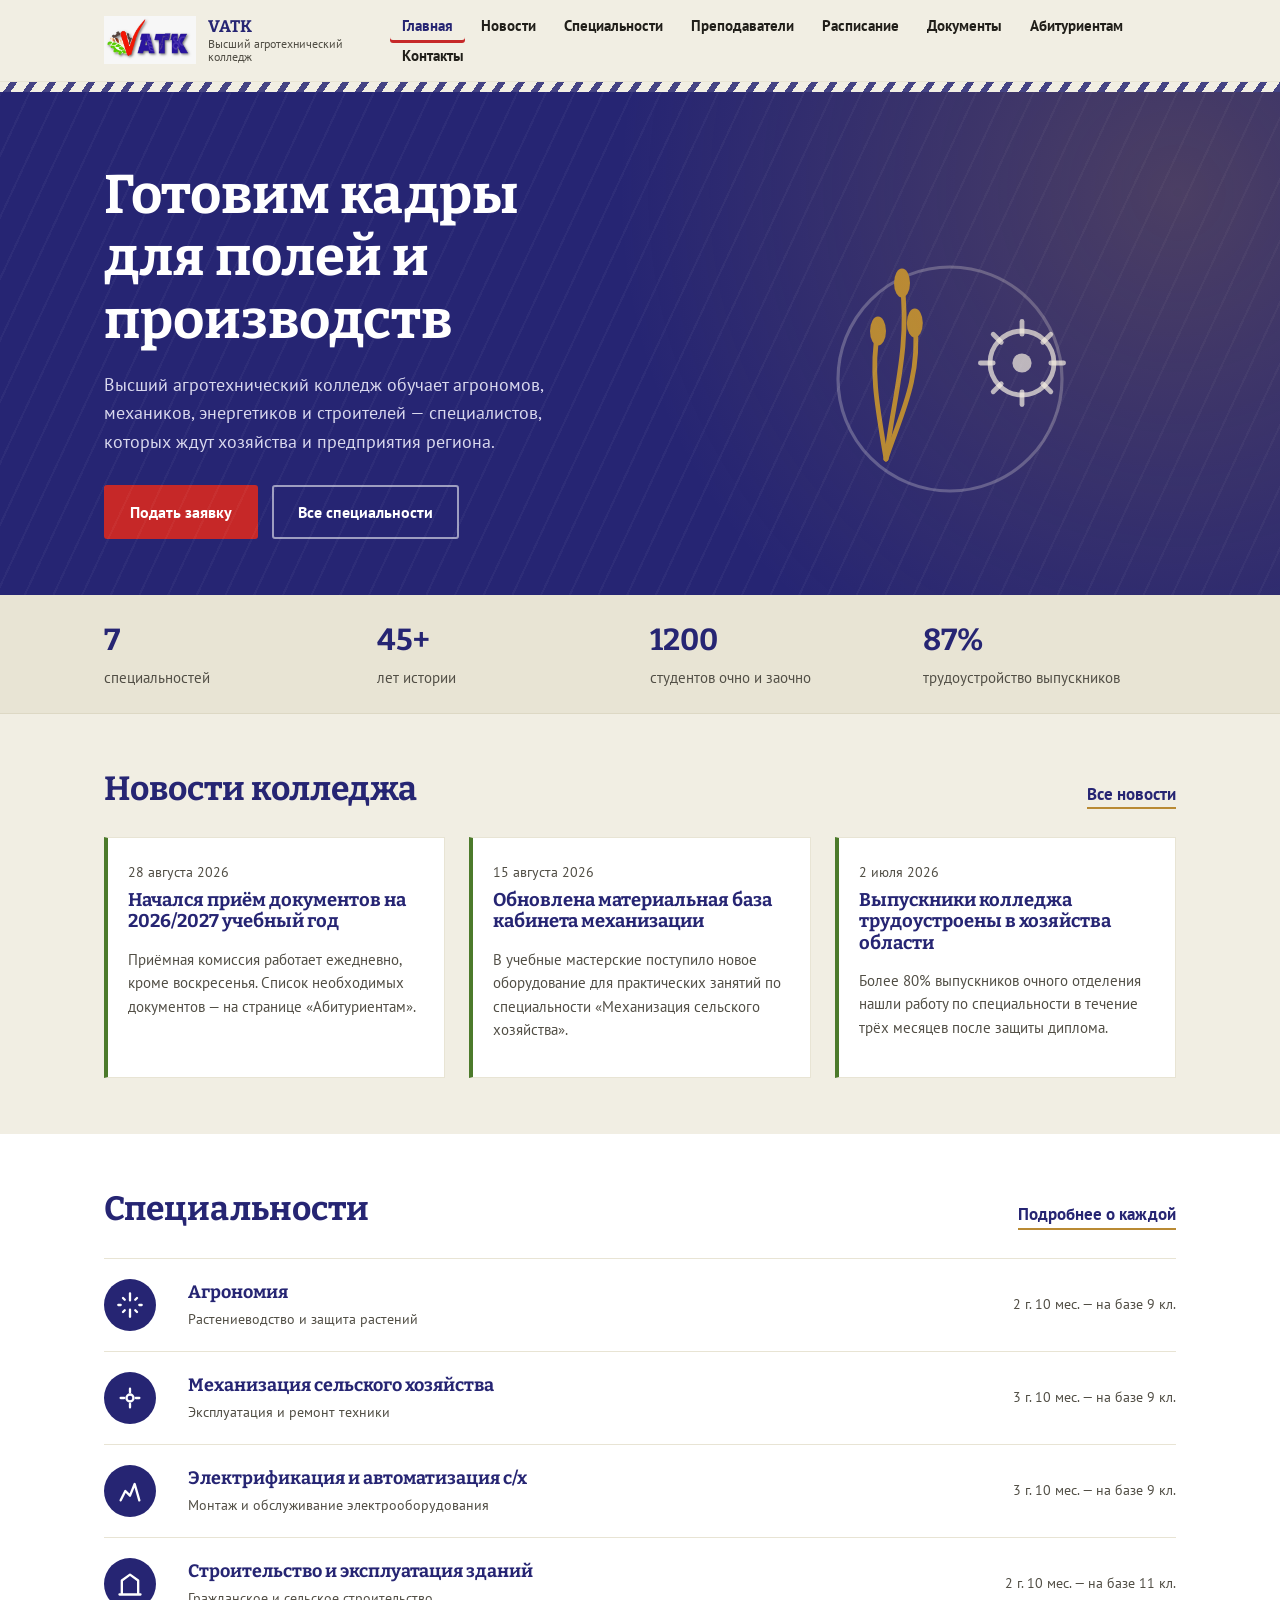
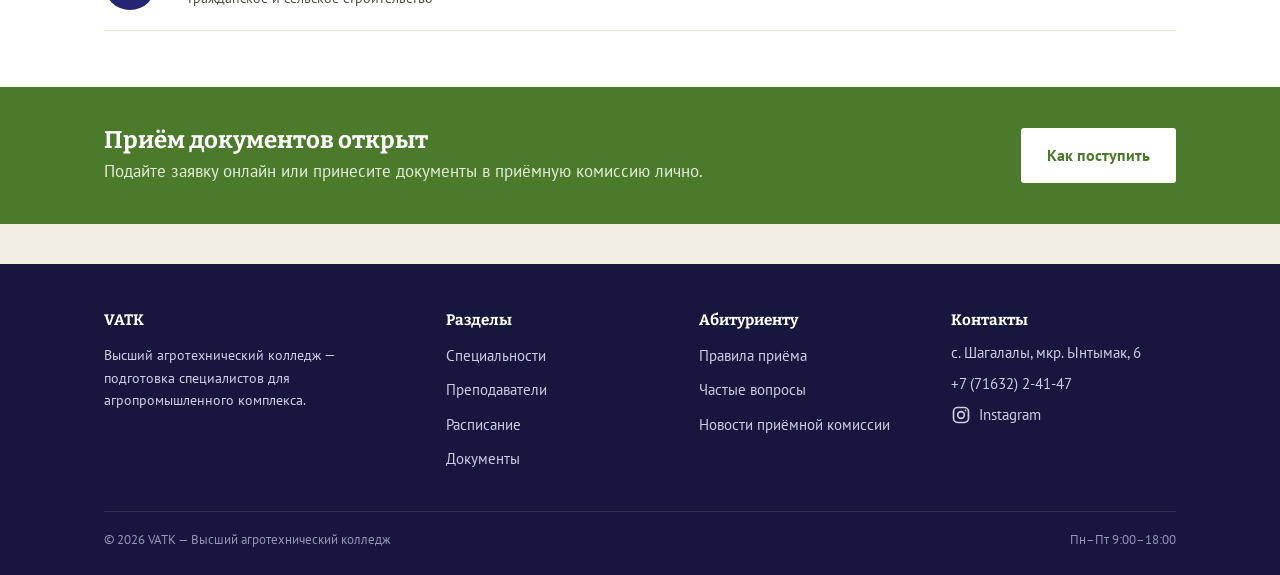
==== commit 646ab72c: "Add files via upload" ====
--- a/index.html
+++ b/index.html
@@ -177,10 +177,13 @@
       </div>
       <div>
         <h4>Контакты</h4>
-        <ul>
+        <ul style="font-size:0.92rem;">
           <li>с. Шагалалы, мкр. Ынтымак, 6</li>
           <li><a href="tel:+77163224147">+7 (71632) 2-41-47</a></li>
-          <li><a href="https://www.instagram.com/vatk1968" target="_blank" rel="noopener">Instagram @vatk1968</a></li>
+          <li><a href="https://www.instagram.com/vatk1968" target="_blank" rel="noopener" aria-label="Instagram колледжа" style="display:inline-flex;align-items:center;gap:8px;">
+            <svg width="20" height="20" viewBox="0 0 24 24" fill="none" stroke="currentColor" stroke-width="2" stroke-linecap="round" stroke-linejoin="round" aria-hidden="true"><rect x="3" y="3" width="18" height="18" rx="5"/><circle cx="12" cy="12" r="4"/><circle cx="17.5" cy="6.5" r="1" fill="currentColor" stroke="none"/></svg>
+            <span>Instagram</span>
+          </a></li>
         </ul>
       </div>
     </div>
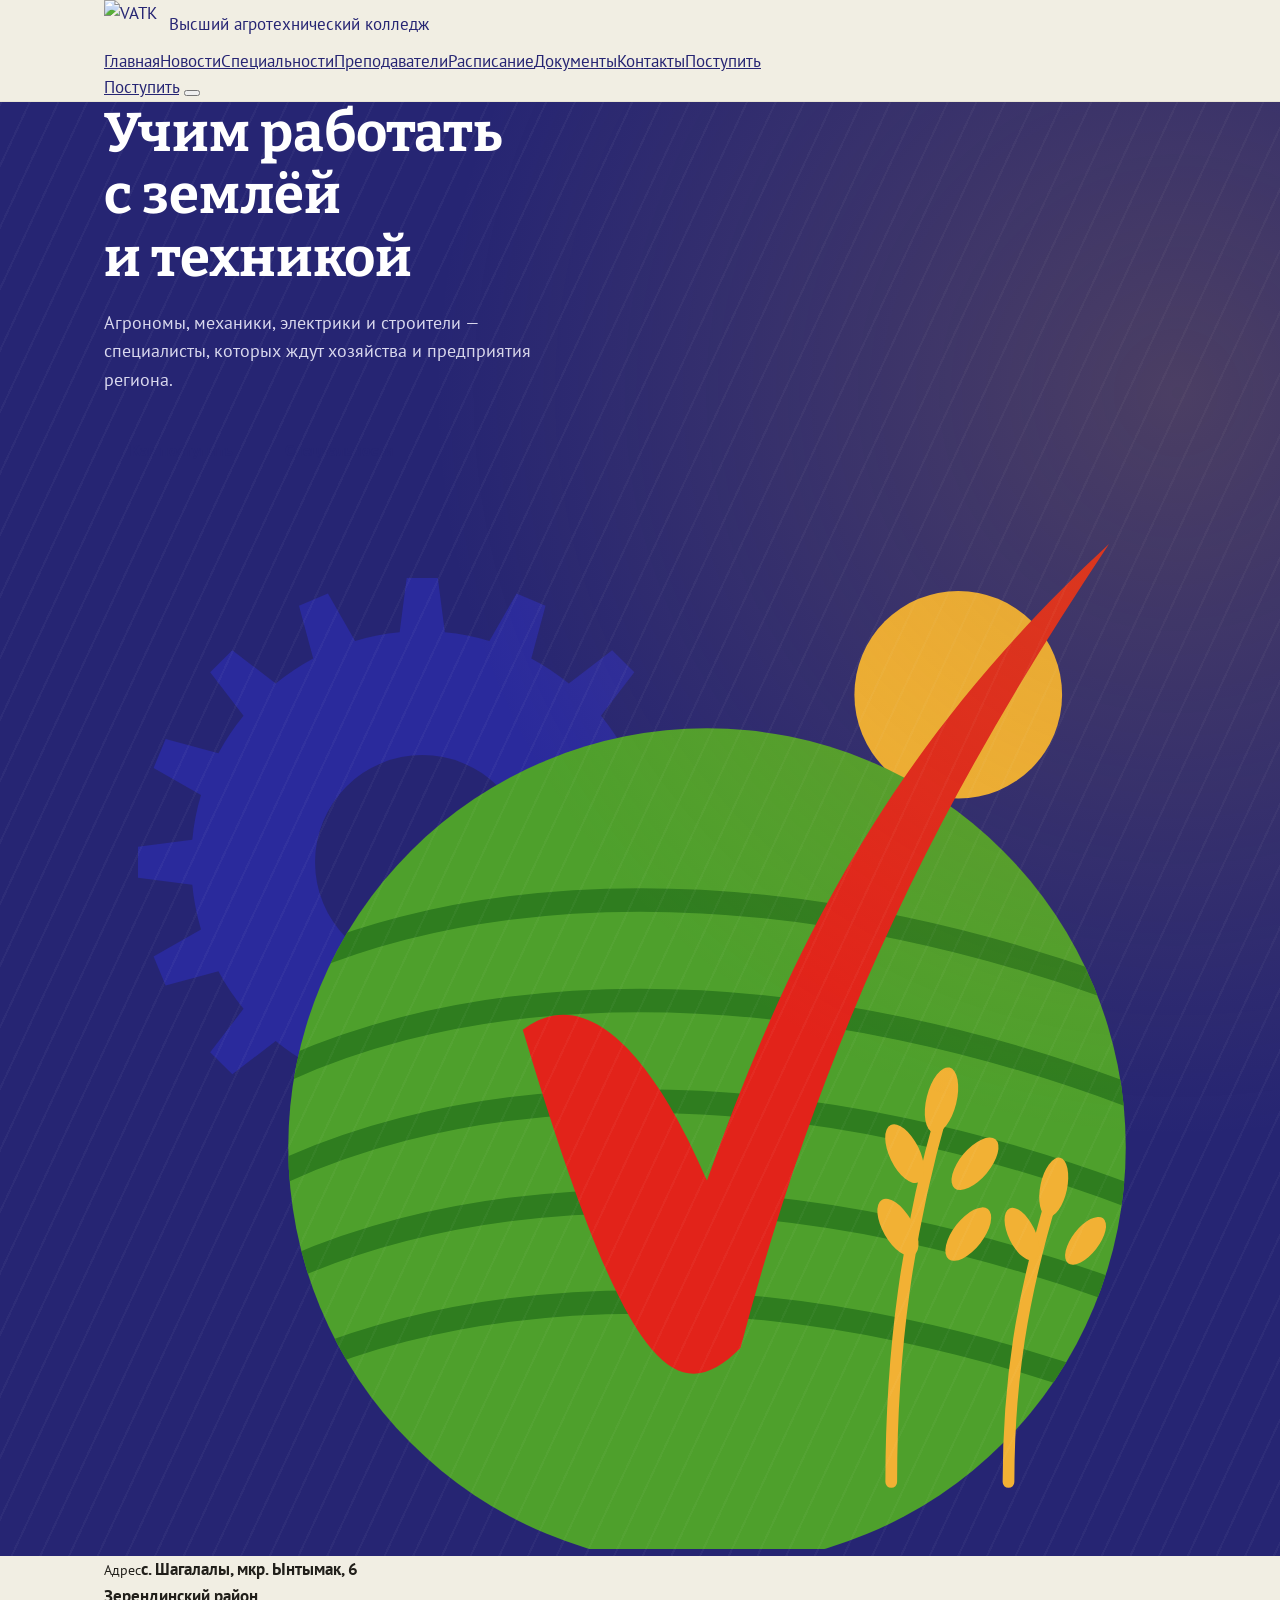
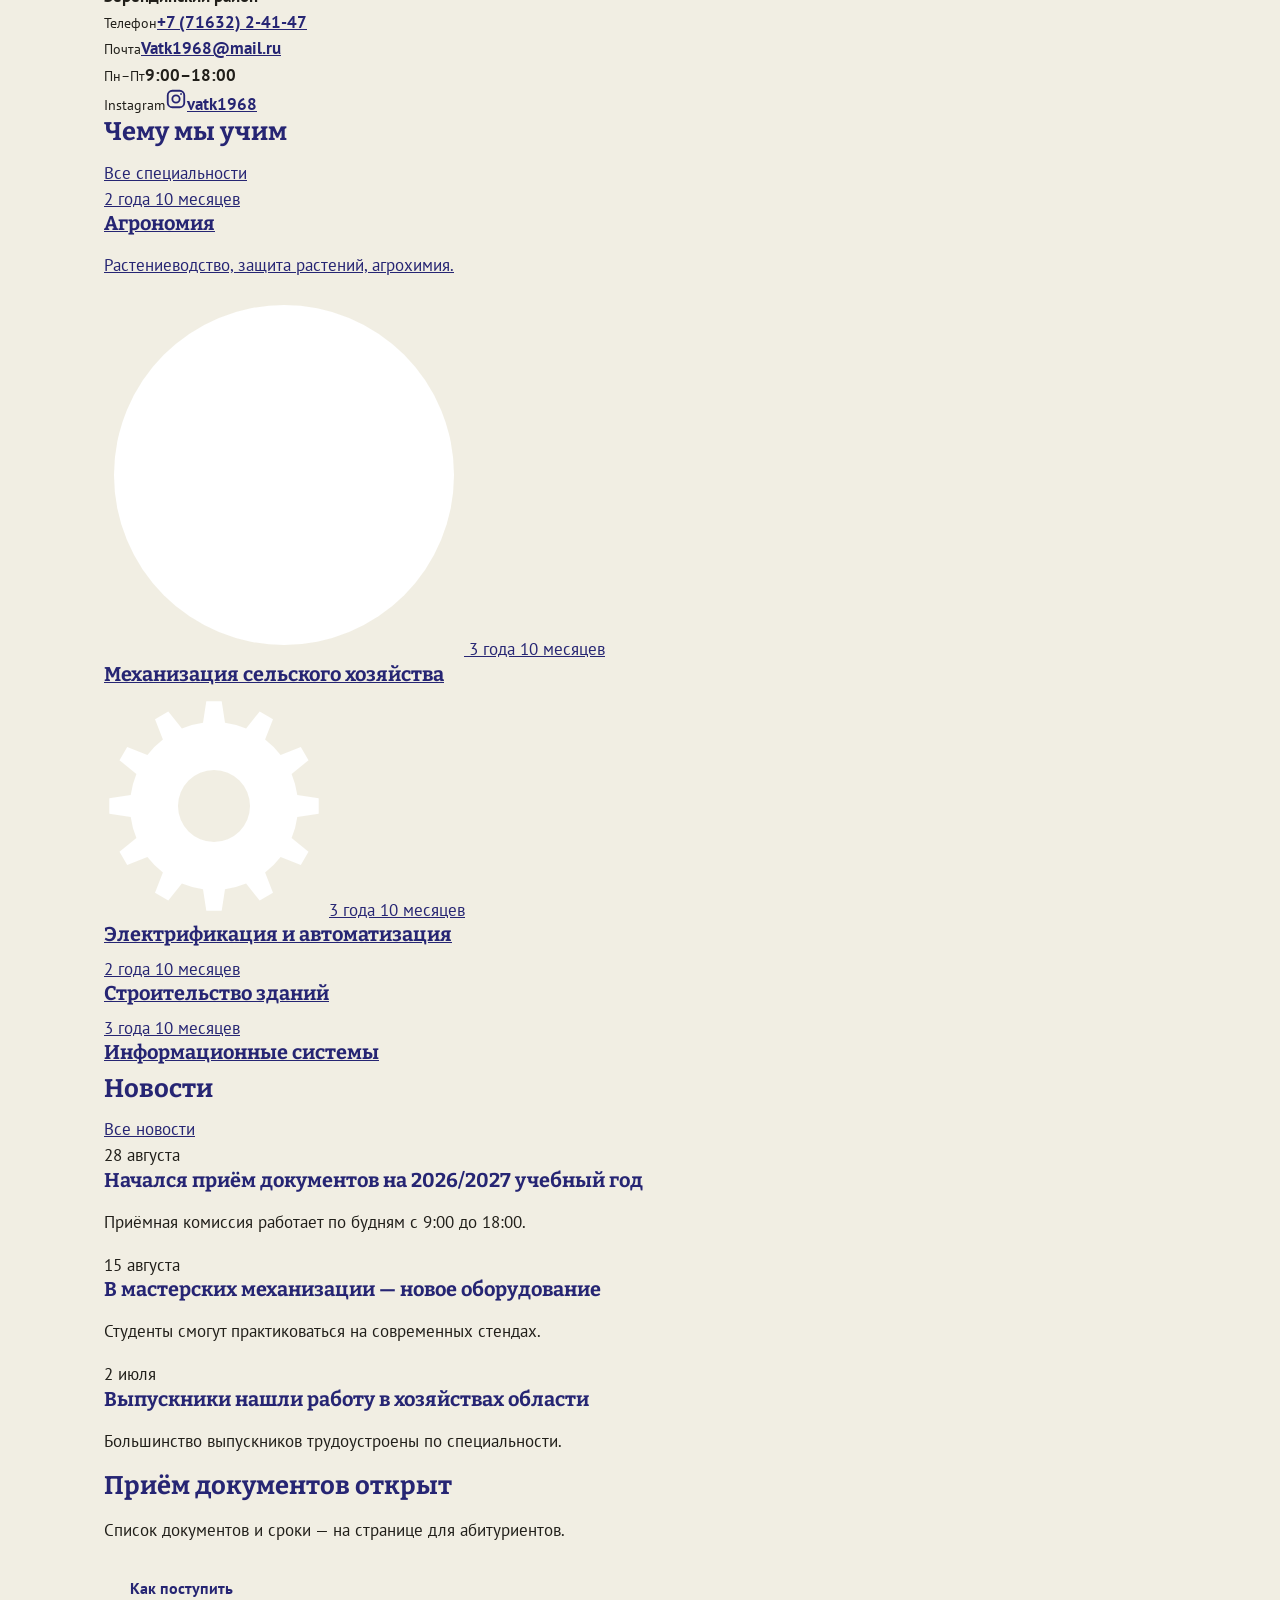
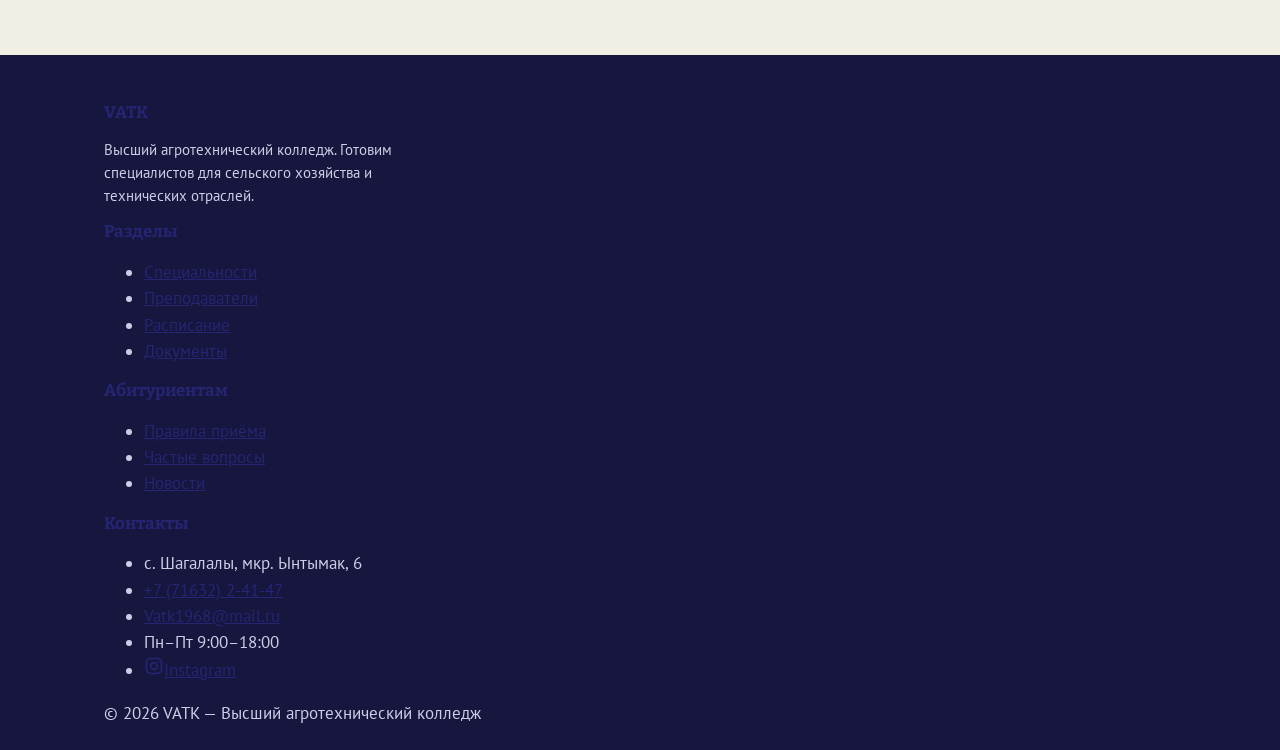
==== commit e3d888e7: "Add files via upload" ====
--- a/index.html
+++ b/index.html
@@ -2,198 +2,118 @@
 <html lang="ru">
 <head>
 <meta charset="UTF-8">
-<meta name="viewport" content="width=device-width, initial-scale=1.0">
+<meta name="viewport" content="width=device-width, initial-scale=1">
 <title>VATK — Высший агротехнический колледж</title>
-<meta name="description" content="Высший агротехнический колледж (VATK) — подготовка специалистов для агропромышленного комплекса и технических отраслей.">
+<meta name="description" content="Высший агротехнический колледж (VATK): агрономия, механизация, электрификация, строительство. Приём документов открыт.">
+<link rel="icon" href="images/logo.png">
+<link rel="preconnect" href="https://fonts.googleapis.com">
+<link rel="preconnect" href="https://fonts.gstatic.com" crossorigin>
+<link href="https://fonts.googleapis.com/css2?family=Inter:opsz,wght@14..32,400..900&display=swap" rel="stylesheet">
 <link rel="stylesheet" href="css/style.css">
 </head>
 <body>
-
 <header class="site">
-  <div class="site-bar">
-    <a href="index.html" class="brand">
-      <img src="images/logo.jpeg" alt="Логотип VATK">
-      <span class="brand-text">VATK<small>Высший агротехнический колледж</small></span>
-    </a>
-    <button class="nav-toggle" aria-label="Открыть меню" aria-expanded="false">☰</button>
-    <nav class="main-nav">
-      <ul>
-        <li><a href="index.html">Главная</a></li>
-        <li><a href="news.html">Новости</a></li>
-        <li><a href="specialties.html">Специальности</a></li>
-        <li><a href="teachers.html">Преподаватели</a></li>
-        <li><a href="schedule.html">Расписание</a></li>
-        <li><a href="documents.html">Документы</a></li>
-        <li><a href="admissions.html">Абитуриентам</a></li>
-        <li><a href="contacts.html">Контакты</a></li>
-      </ul>
-    </nav>
+  <div class="wrap bar">
+    <a class="brand" href="index.html" aria-label="VATK — на главную"><img src="images/logo.png" alt="VATK"><span>Высший агротехнический колледж</span></a>
+    <nav class="main" aria-label="Основное меню"><a href="index.html">Главная</a><a href="news.html">Новости</a><a href="specialties.html">Специальности</a><a href="teachers.html">Преподаватели</a><a href="schedule.html">Расписание</a><a href="documents.html">Документы</a><a href="contacts.html">Контакты</a><a class="cta-m" href="admissions.html">Поступить</a></nav>
+    <a class="cta" href="admissions.html">Поступить</a>
+    <button class="burger" aria-label="Открыть меню" aria-expanded="false"><span></span></button>
   </div>
 </header>
-
-<div class="gear-rule"></div>
-
 <section class="hero">
-  <div class="hero-inner">
+  <div class="wrap">
     <div>
-      <h1>Готовим кадры для полей и производств</h1>
-      <p class="lede">Высший агротехнический колледж обучает агрономов, механиков, энергетиков и строителей — специалистов, которых ждут хозяйства и предприятия региона.</p>
-      <div class="hero-actions">
-        <a href="admissions.html" class="btn btn-primary">Подать заявку</a>
-        <a href="specialties.html" class="btn btn-ghost">Все специальности</a>
-      </div>
+      <h1>Учим работать с&nbsp;землёй и&nbsp;техникой</h1>
+      <p class="lede">Агрономы, механики, электрики и строители — специалисты, которых ждут хозяйства и предприятия региона.</p>
+      <div class="btns"><a class="btn red" href="admissions.html">Как поступить</a><a class="btn line" href="specialties.html">Специальности</a></div>
     </div>
-    <div class="hero-figure">
-      <svg viewBox="0 0 200 200" fill="none" xmlns="http://www.w3.org/2000/svg" aria-hidden="true">
-        <circle cx="100" cy="100" r="70" stroke="#ffffff" stroke-opacity="0.25" stroke-width="2"/>
-        <g stroke="#B98A34" stroke-width="3" stroke-linecap="round">
-          <path d="M60 150 C 65 110, 75 80, 70 40"/>
-          <path d="M60 150 C 55 120, 50 95, 55 70"/>
-          <path d="M60 150 C 68 125, 82 100, 78 65"/>
+    <div class="art">
+      <svg viewBox="0 0 640 640" xmlns="http://www.w3.org/2000/svg" role="img" aria-label="Шестерёнка, поле, колосья и красная галочка">
+        <defs><clipPath id="fieldclip"><circle cx="360" cy="400" r="250"/></clipPath></defs>
+        <circle cx="510" cy="130" r="62" fill="#f2b134"/>
+        <path d="M176.5 92.7L180.7 60.3L199.3 60.3L203.5 92.7A138 138 0 0 1 230.1 97.9L230.1 97.9L246.3 69.6L263.6 76.8L255.1 108.3A138 138 0 0 1 277.5 123.3L277.5 123.3L303.4 103.4L316.6 116.6L296.7 142.5A138 138 0 0 1 311.7 164.9L311.7 164.9L343.2 156.4L350.4 173.7L322.1 189.9A138 138 0 0 1 327.3 216.5L327.3 216.5L359.7 220.7L359.7 239.3L327.3 243.5A138 138 0 0 1 322.1 270.1L322.1 270.1L350.4 286.3L343.2 303.6L311.7 295.1A138 138 0 0 1 296.7 317.5L296.7 317.5L316.6 343.4L303.4 356.6L277.5 336.7A138 138 0 0 1 255.1 351.7L255.1 351.7L263.6 383.2L246.3 390.4L230.1 362.1A138 138 0 0 1 203.5 367.3L203.5 367.3L199.3 399.7L180.7 399.7L176.5 367.3A138 138 0 0 1 149.9 362.1L149.9 362.1L133.7 390.4L116.4 383.2L124.9 351.7A138 138 0 0 1 102.5 336.7L102.5 336.7L76.6 356.6L63.4 343.4L83.3 317.5A138 138 0 0 1 68.3 295.1L68.3 295.1L36.8 303.6L29.6 286.3L57.9 270.1A138 138 0 0 1 52.7 243.5L52.7 243.5L20.3 239.3L20.3 220.7L52.7 216.5A138 138 0 0 1 57.9 189.9L57.9 189.9L29.6 173.7L36.8 156.4L68.3 164.9A138 138 0 0 1 83.3 142.5L83.3 142.5L63.4 116.6L76.6 103.4L102.5 123.3A138 138 0 0 1 124.9 108.3L124.9 108.3L116.4 76.8L133.7 69.6L149.9 97.9A138 138 0 0 1 176.5 92.7ZM254 230A64 64 0 1 0 126 230A64 64 0 1 0 254 230Z" fill="#2a2a9c" fill-rule="evenodd"/>
+        <circle cx="360" cy="400" r="250" fill="#4ea02c"/>
+        <g clip-path="url(#fieldclip)" fill="none" stroke="#2f7d1f" stroke-width="14" stroke-linecap="round">
+          <path d="M60 560 C 200 470, 420 470, 640 560"/><path d="M60 500 C 200 410, 420 410, 640 500"/>
+          <path d="M60 440 C 200 350, 420 350, 640 440"/><path d="M60 380 C 200 290, 420 290, 640 380"/>
+          <path d="M60 320 C 200 230, 420 230, 640 320"/>
         </g>
-        <g fill="#B98A34">
-          <ellipse cx="70" cy="40" rx="5" ry="9"/>
-          <ellipse cx="55" cy="70" rx="5" ry="9"/>
-          <ellipse cx="78" cy="65" rx="5" ry="9"/>
+        <g stroke="#f2b134" stroke-width="7" stroke-linecap="round" fill="#f2b134">
+          <path d="M470 600 C 470 520, 480 450, 500 380" fill="none"/>
+          <ellipse cx="500" cy="372" rx="9" ry="20" transform="rotate(14 500 372)" stroke="none"/>
+          <ellipse cx="478" cy="404" rx="9" ry="19" transform="rotate(-26 478 404)" stroke="none"/>
+          <ellipse cx="520" cy="410" rx="9" ry="19" transform="rotate(40 520 410)" stroke="none"/>
+          <ellipse cx="474" cy="448" rx="9" ry="19" transform="rotate(-30 474 448)" stroke="none"/>
+          <ellipse cx="516" cy="452" rx="9" ry="19" transform="rotate(38 516 452)" stroke="none"/>
+          <path d="M540 600 C 540 540, 548 490, 566 430" fill="none"/>
+          <ellipse cx="567" cy="424" rx="8" ry="18" transform="rotate(12 567 424)" stroke="none"/>
+          <ellipse cx="548" cy="452" rx="8" ry="17" transform="rotate(-26 548 452)" stroke="none"/>
+          <ellipse cx="586" cy="456" rx="8" ry="17" transform="rotate(38 586 456)" stroke="none"/>
         </g>
-        <g transform="translate(115,60)" fill="none" stroke="#ffffff" stroke-opacity="0.7" stroke-width="3">
-          <circle cx="30" cy="30" r="20"/>
-          <circle cx="30" cy="30" r="6" fill="#ffffff" fill-opacity="0.7" stroke="none"/>
-          <g stroke-linecap="round">
-            <line x1="30" y1="4" x2="30" y2="12"/>
-            <line x1="30" y1="48" x2="30" y2="56"/>
-            <line x1="4" y1="30" x2="12" y2="30"/>
-            <line x1="48" y1="30" x2="56" y2="30"/>
-            <line x1="12" y1="12" x2="17" y2="17"/>
-            <line x1="43" y1="43" x2="48" y2="48"/>
-            <line x1="48" y1="12" x2="43" y2="17"/>
-            <line x1="17" y1="43" x2="12" y2="48"/>
-          </g>
-        </g>
+        <path d="M250 330 C 290 300, 330 350, 360 420 C 410 280, 470 160, 600 40 C 500 190, 430 330, 380 520 C 340 560, 310 530, 250 330 Z" fill="#e2231a"/>
       </svg>
     </div>
   </div>
 </section>
-
-<section class="stats">
-  <div class="stats-inner">
-    <div class="stat"><b>7</b><span>специальностей</span></div>
-    <div class="stat"><b>45+</b><span>лет истории</span></div>
-    <div class="stat"><b>1200</b><span>студентов очно и заочно</span></div>
-    <div class="stat"><b>87%</b><span>трудоустройство выпускников</span></div>
+<section class="info">
+  <div class="wrap">
+    <div class="c"><small>Адрес</small><b>с. Шагалалы, мкр. Ынтымак, 6<br>Зерендинский район</b></div>
+    <div class="c"><small>Телефон</small><a href="tel:+77163224147"><b>+7 (71632) 2-41-47</b></a></div>
+    <div class="c"><small>Почта</small><a href="mailto:Vatk1968@mail.ru"><b>Vatk1968@mail.ru</b></a></div>
+    <div class="c"><small>Пн–Пт</small><b>9:00–18:00</b></div>
+    <div class="c"><small>Instagram</small><a href="https://www.instagram.com/vatk1968" target="_blank" rel="noopener"><b class="ig"><svg width="22" height="22" viewBox="0 0 24 24" fill="none" stroke="currentColor" stroke-width="2" stroke-linecap="round" stroke-linejoin="round" aria-hidden="true"><rect x="3" y="3" width="18" height="18" rx="5"/><circle cx="12" cy="12" r="4"/><circle cx="17.5" cy="6.5" r="1" fill="currentColor" stroke="none"/></svg>vatk1968</b></a></div>
   </div>
 </section>
-
-<section class="block">
+<section class="s">
   <div class="wrap">
-    <div class="block-head">
-      <h2>Новости колледжа</h2>
-      <a href="news.html" class="see-all">Все новости</a>
-    </div>
-    <div class="news-grid">
-      <article class="news-card">
-        <time>28 августа 2026</time>
-        <h3>Начался приём документов на 2026/2027 учебный год</h3>
-        <p>Приёмная комиссия работает ежедневно, кроме воскресенья. Список необходимых документов — на странице «Абитуриентам».</p>
-      </article>
-      <article class="news-card">
-        <time>15 августа 2026</time>
-        <h3>Обновлена материальная база кабинета механизации</h3>
-        <p>В учебные мастерские поступило новое оборудование для практических занятий по специальности «Механизация сельского хозяйства».</p>
-      </article>
-      <article class="news-card">
-        <time>2 июля 2026</time>
-        <h3>Выпускники колледжа трудоустроены в хозяйства области</h3>
-        <p>Более 80% выпускников очного отделения нашли работу по специальности в течение трёх месяцев после защиты диплома.</p>
-      </article>
+    <div class="head"><h2>Чему мы учим</h2><a href="specialties.html">Все специальности</a></div>
+    <div class="tiles">
+      <a class="tile t1" href="specialties.html">
+        <span class="term">2 года 10 месяцев</span>
+        <div><h3>Агрономия</h3><p>Растениеводство, защита растений, агрохимия.</p></div>
+        <svg class="deco" width="360" height="360" viewBox="0 0 360 360" aria-hidden="true"><circle cx="180" cy="180" r="170" fill="#fff"/></svg>
+      </a>
+      <a class="tile t2" href="specialties.html"><span class="term">3 года 10 месяцев</span><div><h3>Механизация сельского хозяйства</h3></div>
+        <svg class="deco" width="220" height="220" viewBox="0 0 220 220" aria-hidden="true"><path d="M99.0 26.7L102.3 5.3L117.7 5.3L121.0 26.7A84 84 0 0 1 142.1 32.4L142.1 32.4L155.7 15.5L169.0 23.2L161.1 43.4A84 84 0 0 1 176.6 58.9L176.6 58.9L196.8 51.0L204.5 64.3L187.6 77.9A84 84 0 0 1 193.3 99.0L193.3 99.0L214.7 102.3L214.7 117.7L193.3 121.0A84 84 0 0 1 187.6 142.1L187.6 142.1L204.5 155.7L196.8 169.0L176.6 161.1A84 84 0 0 1 161.1 176.6L161.1 176.6L169.0 196.8L155.7 204.5L142.1 187.6A84 84 0 0 1 121.0 193.3L121.0 193.3L117.7 214.7L102.3 214.7L99.0 193.3A84 84 0 0 1 77.9 187.6L77.9 187.6L64.3 204.5L51.0 196.8L58.9 176.6A84 84 0 0 1 43.4 161.1L43.4 161.1L23.2 169.0L15.5 155.7L32.4 142.1A84 84 0 0 1 26.7 121.0L26.7 121.0L5.3 117.7L5.3 102.3L26.7 99.0A84 84 0 0 1 32.4 77.9L32.4 77.9L15.5 64.3L23.2 51.0L43.4 58.9A84 84 0 0 1 58.9 43.4L58.9 43.4L51.0 23.2L64.3 15.5L77.9 32.4A84 84 0 0 1 99.0 26.7ZM146 110A36 36 0 1 0 74 110A36 36 0 1 0 146 110Z" fill="#fff" fill-rule="evenodd"/></svg></a>
+      <a class="tile t3" href="specialties.html"><span class="term">3 года 10 месяцев</span><div><h3>Электрификация и автоматизация</h3></div></a>
+      <a class="tile t4" href="specialties.html"><span class="term">2 года 10 месяцев</span><div><h3>Строительство зданий</h3></div></a>
+      <a class="tile t5" href="specialties.html"><span class="term">3 года 10 месяцев</span><div><h3>Информационные системы</h3></div></a>
     </div>
   </div>
 </section>
-
-<section class="block" style="background:#fff;">
+<section class="s">
   <div class="wrap">
-    <div class="block-head">
-      <h2>Специальности</h2>
-      <a href="specialties.html" class="see-all">Подробнее о каждой</a>
-    </div>
-    <div class="spec-list">
-      <a class="spec-row" href="specialties.html">
-        <span class="spec-icon"><svg viewBox="0 0 24 24" fill="none" stroke-width="2"><path d="M12 2v6M12 22v-6M4 12H2M22 12h-2M6 6l1.5 1.5M18 18l-1.5-1.5M6 18l1.5-1.5M18 6l-1.5 1.5" stroke-linecap="round"/></svg></span>
-        <span class="spec-name">Агрономия<small>Растениеводство и защита растений</small></span>
-        <span class="spec-meta">2 г. 10 мес. — на базе 9 кл.</span>
-      </a>
-      <a class="spec-row" href="specialties.html">
-        <span class="spec-icon"><svg viewBox="0 0 24 24" fill="none" stroke-width="2"><circle cx="12" cy="12" r="3"/><path d="M4 12h3M17 12h3M12 4v3M12 17v3" stroke-linecap="round"/></svg></span>
-        <span class="spec-name">Механизация сельского хозяйства<small>Эксплуатация и ремонт техники</small></span>
-        <span class="spec-meta">3 г. 10 мес. — на базе 9 кл.</span>
-      </a>
-      <a class="spec-row" href="specialties.html">
-        <span class="spec-icon"><svg viewBox="0 0 24 24" fill="none" stroke-width="2"><path d="M4 20l4-8 4 4 4-10 4 14" stroke-linecap="round" stroke-linejoin="round"/></svg></span>
-        <span class="spec-name">Электрификация и автоматизация с/х<small>Монтаж и обслуживание электрооборудования</small></span>
-        <span class="spec-meta">3 г. 10 мес. — на базе 9 кл.</span>
-      </a>
-      <a class="spec-row" href="specialties.html">
-        <span class="spec-icon"><svg viewBox="0 0 24 24" fill="none" stroke-width="2"><path d="M3 21h18M5 21V9l7-5 7 5v12" stroke-linecap="round" stroke-linejoin="round"/></svg></span>
-        <span class="spec-name">Строительство и эксплуатация зданий<small>Гражданское и сельское строительство</small></span>
-        <span class="spec-meta">2 г. 10 мес. — на базе 11 кл.</span>
-      </a>
+    <div class="head"><h2>Новости</h2><a href="news.html">Все новости</a></div>
+    <div class="news">
+      <article><time>28 августа</time><h3>Начался приём документов на 2026/2027 учебный год</h3><p>Приёмная комиссия работает по будням с 9:00 до 18:00.</p></article>
+      <article><time>15 августа</time><h3>В мастерских механизации — новое оборудование</h3><p>Студенты смогут практиковаться на современных стендах.</p></article>
+      <article><time>2 июля</time><h3>Выпускники нашли работу в хозяйствах области</h3><p>Большинство выпускников трудоустроены по специальности.</p></article>
     </div>
   </div>
 </section>
-
-<section class="banner">
-  <div class="banner-inner">
-    <div>
-      <h2>Приём документов открыт</h2>
-      <p>Подайте заявку онлайн или принесите документы в приёмную комиссию лично.</p>
-    </div>
-    <a href="admissions.html" class="btn" style="background:#fff;color:var(--green);">Как поступить</a>
+<section class="band">
+  <div class="wrap">
+    <div><h2>Приём документов открыт</h2><p>Список документов и сроки — на странице для абитуриентов.</p></div>
+    <a class="btn white" href="admissions.html">Как поступить</a>
   </div>
 </section>
-
 <footer class="site">
   <div class="wrap">
-    <div class="footer-grid">
-      <div>
-        <h4>VATK</h4>
-        <p style="color:#cfcde6;font-size:0.9rem;max-width:32ch;">Высший агротехнический колледж — подготовка специалистов для агропромышленного комплекса.</p>
-      </div>
-      <div>
-        <h4>Разделы</h4>
-        <ul>
-          <li><a href="specialties.html">Специальности</a></li>
-          <li><a href="teachers.html">Преподаватели</a></li>
-          <li><a href="schedule.html">Расписание</a></li>
-          <li><a href="documents.html">Документы</a></li>
-        </ul>
-      </div>
-      <div>
-        <h4>Абитуриенту</h4>
-        <ul>
-          <li><a href="admissions.html">Правила приёма</a></li>
-          <li><a href="admissions.html#faq">Частые вопросы</a></li>
-          <li><a href="news.html">Новости приёмной комиссии</a></li>
-        </ul>
-      </div>
-      <div>
-        <h4>Контакты</h4>
-        <ul style="font-size:0.92rem;">
-          <li>с. Шагалалы, мкр. Ынтымак, 6</li>
-          <li><a href="tel:+77163224147">+7 (71632) 2-41-47</a></li>
-          <li><a href="https://www.instagram.com/vatk1968" target="_blank" rel="noopener" aria-label="Instagram колледжа" style="display:inline-flex;align-items:center;gap:8px;">
-            <svg width="20" height="20" viewBox="0 0 24 24" fill="none" stroke="currentColor" stroke-width="2" stroke-linecap="round" stroke-linejoin="round" aria-hidden="true"><rect x="3" y="3" width="18" height="18" rx="5"/><circle cx="12" cy="12" r="4"/><circle cx="17.5" cy="6.5" r="1" fill="currentColor" stroke="none"/></svg>
-            <span>Instagram</span>
-          </a></li>
-        </ul>
-      </div>
+    <div class="fg">
+      <div><h4>VATK</h4><p style="max-width:22em;font-size:15px">Высший агротехнический колледж. Готовим специалистов для сельского хозяйства и технических отраслей.</p></div>
+      <div><h4>Разделы</h4><ul><li><a href="specialties.html">Специальности</a></li><li><a href="teachers.html">Преподаватели</a></li><li><a href="schedule.html">Расписание</a></li><li><a href="documents.html">Документы</a></li></ul></div>
+      <div><h4>Абитуриентам</h4><ul><li><a href="admissions.html">Правила приёма</a></li><li><a href="admissions.html#faq">Частые вопросы</a></li><li><a href="news.html">Новости</a></li></ul></div>
+      <div><h4>Контакты</h4><ul>
+        <li>с. Шагалалы, мкр. Ынтымак, 6</li>
+        <li><a href="tel:+77163224147">+7 (71632) 2-41-47</a></li>
+        <li><a href="mailto:Vatk1968@mail.ru">Vatk1968@mail.ru</a></li>
+        <li>Пн–Пт 9:00–18:00</li>
+        <li><a class="ig" href="https://www.instagram.com/vatk1968" target="_blank" rel="noopener" aria-label="Instagram колледжа"><svg width="20" height="20" viewBox="0 0 24 24" fill="none" stroke="currentColor" stroke-width="2" stroke-linecap="round" stroke-linejoin="round" aria-hidden="true"><rect x="3" y="3" width="18" height="18" rx="5"/><circle cx="12" cy="12" r="4"/><circle cx="17.5" cy="6.5" r="1" fill="currentColor" stroke="none"/></svg><span>Instagram</span></a></li>
+      </ul></div>
     </div>
-    <div class="footer-bottom">
-      <span>© 2026 VATK — Высший агротехнический колледж</span>
-      <span>Пн–Пт 9:00–18:00</span>
-    </div>
+    <div class="copy">© 2026 VATK — Высший агротехнический колледж</div>
   </div>
 </footer>
-
 <script src="js/main.js"></script>
 </body>
 </html>
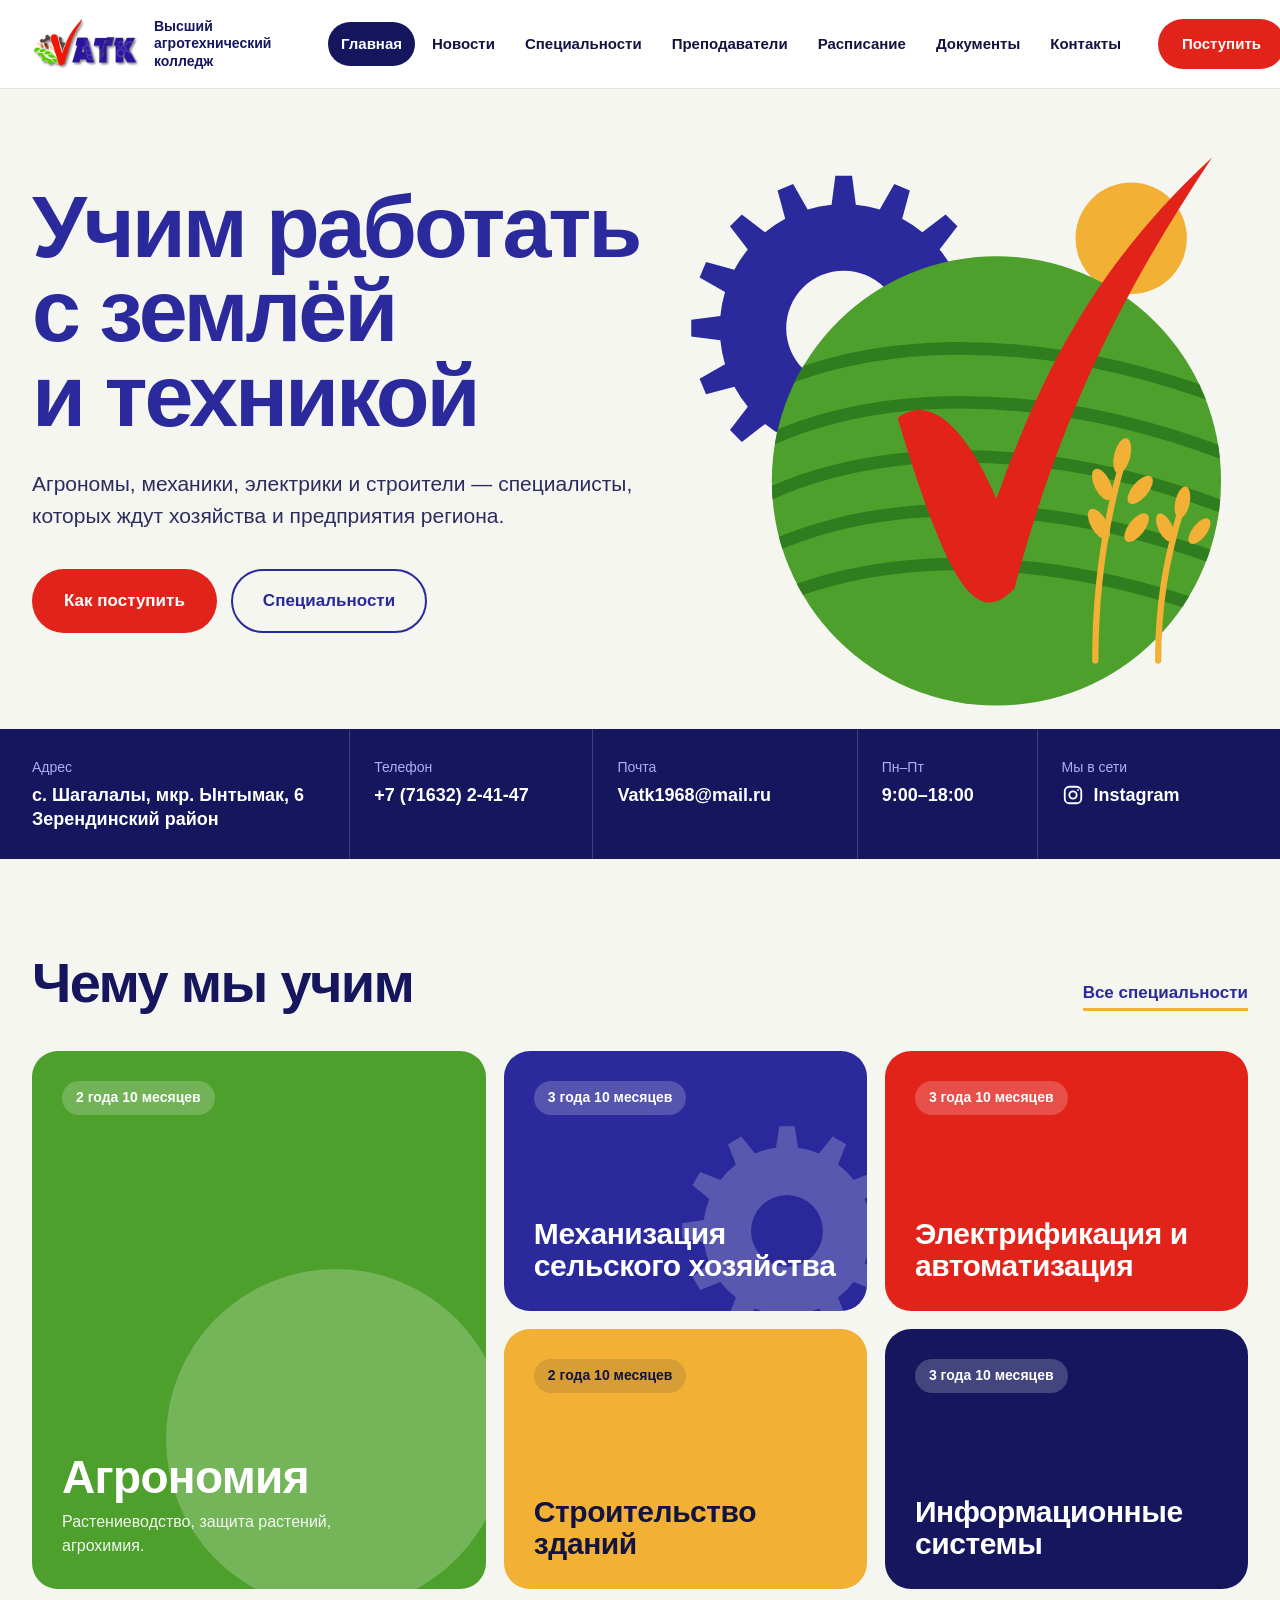
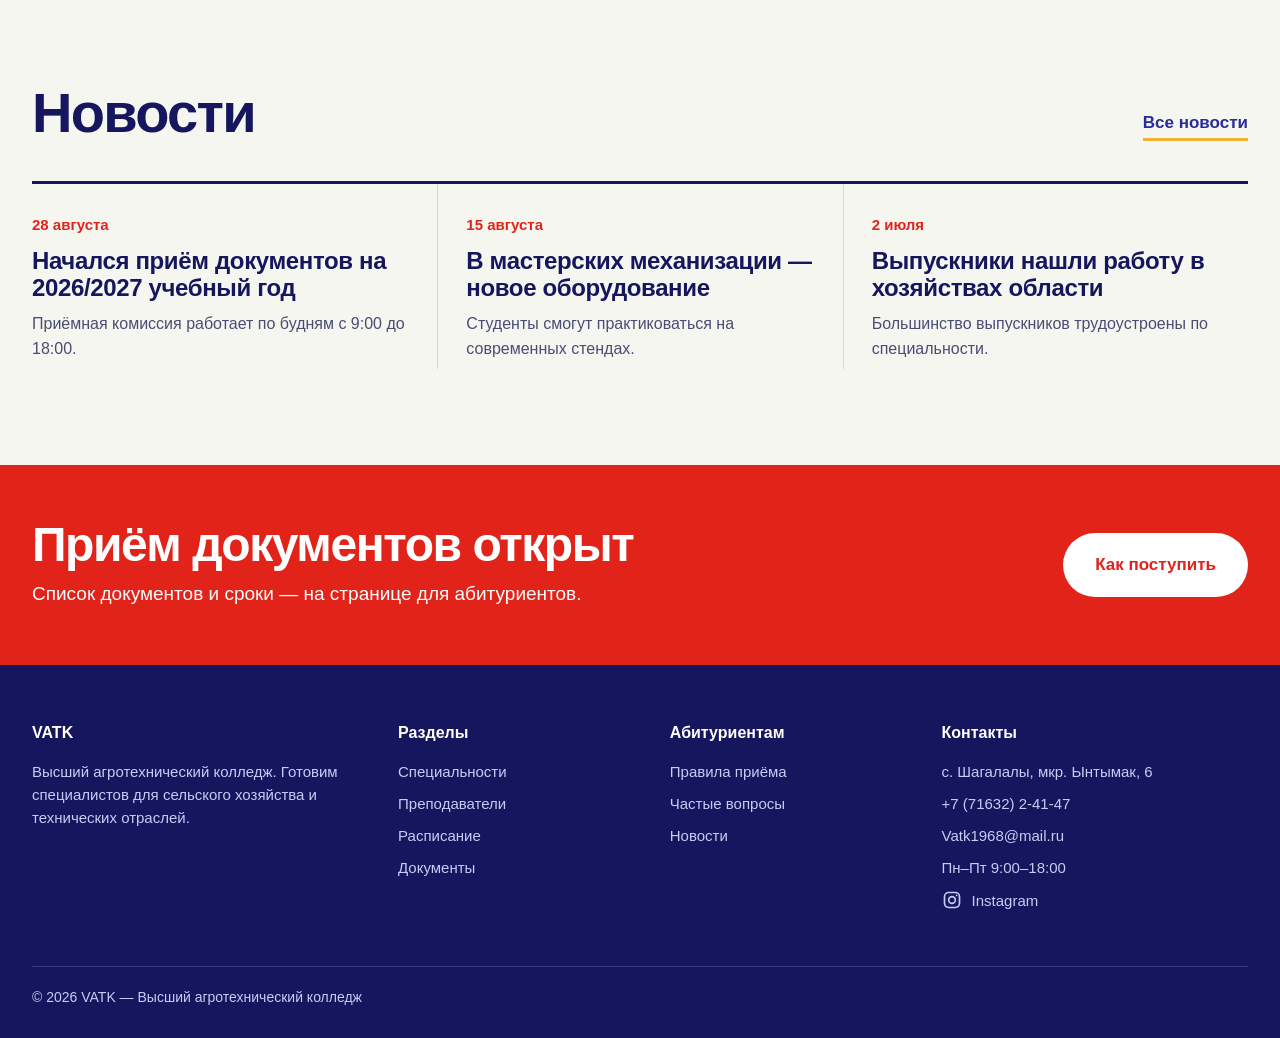
==== commit 7145a1e4: "Add files via upload" ====
--- a/index.html
+++ b/index.html
@@ -61,7 +61,7 @@
     <div class="c"><small>Телефон</small><a href="tel:+77163224147"><b>+7 (71632) 2-41-47</b></a></div>
     <div class="c"><small>Почта</small><a href="mailto:Vatk1968@mail.ru"><b>Vatk1968@mail.ru</b></a></div>
     <div class="c"><small>Пн–Пт</small><b>9:00–18:00</b></div>
-    <div class="c"><small>Instagram</small><a href="https://www.instagram.com/vatk1968" target="_blank" rel="noopener"><b class="ig"><svg width="22" height="22" viewBox="0 0 24 24" fill="none" stroke="currentColor" stroke-width="2" stroke-linecap="round" stroke-linejoin="round" aria-hidden="true"><rect x="3" y="3" width="18" height="18" rx="5"/><circle cx="12" cy="12" r="4"/><circle cx="17.5" cy="6.5" r="1" fill="currentColor" stroke="none"/></svg>vatk1968</b></a></div>
+    <div class="c"><small>Мы в сети</small><a href="https://www.instagram.com/vatk1968" target="_blank" rel="noopener"><b class="ig"><svg width="22" height="22" viewBox="0 0 24 24" fill="none" stroke="currentColor" stroke-width="2" stroke-linecap="round" stroke-linejoin="round" aria-hidden="true"><rect x="3" y="3" width="18" height="18" rx="5"/><circle cx="12" cy="12" r="4"/><circle cx="17.5" cy="6.5" r="1" fill="currentColor" stroke="none"/></svg>Instagram</b></a></div>
   </div>
 </section>
 <section class="s">
--- a/css/style.css
+++ b/css/style.css
@@ -1,429 +1,293 @@
 /* =============================================================
    VATK — Высший агротехнический колледж
-   Design tokens
-   Color:
-     --navy       #262573  primary (from logo lettering)
-     --navy-dark  #17163E  deep backgrounds, footer
-     --red        #C62828  accent (from logo checkmark)
-     --green      #4C7A2B  secondary accent (from logo gear leaf)
-     --gold       #B98A34  warm accent (wheat)
-     --paper      #F1EEE3  page background (parchment, not the AI-cream tell)
-     --ink        #211F1A  body text
-   Type:
-     Headings — 'Bitter' (slab serif, stamped-plate feel)
-     Body     — 'PT Sans' (clean cyrillic humanist sans)
-   Layout: left-aligned hero, gear-notch rule as section divider,
-     asymmetric two-column sections instead of centered card grids.
+   Дизайн: яркий, в цветах логотипа.
+   Шрифт: Inter (подключается через Google Fonts в каждой странице)
+   Цвета:
+     --blue   #2a2a9c  основной (буквы логотипа)
+     --navy   #15165e  тёмный фон, подвал
+     --red    #e2231a  акцент, кнопки
+     --green  #4ea02c  зелёный
+     --sun    #f2b134  золотой (колос)
+     --paper  #f5f6f0  фон страницы
    ============================================================= */
 
-@import url('https://fonts.googleapis.com/css2?family=Bitter:wght@400;600;700&family=PT+Sans:wght@400;700&display=swap');
-
 :root {
-  --navy: #262573;
-  --navy-dark: #17163e;
-  --red: #c62828;
-  --green: #4c7a2b;
-  --gold: #b98a34;
-  --paper: #f1eee3;
-  --paper-dim: #e8e4d4;
-  --ink: #211f1a;
-  --ink-soft: #514e45;
-  --max: 1120px;
-}
-
-* { box-sizing: border-box; }
-
+  --blue: #2a2a9c;
+  --navy: #15165e;
+  --red: #e2231a;
+  --green: #4ea02c;
+  --leaf: #2f7d1f;
+  --sun: #f2b134;
+  --paper: #f5f6f0;
+  --ink: #12133f;
+  --mute: #4a4c75;
+  --line: #d9dccd;
+}
+
+* { box-sizing: border-box; margin: 0; padding: 0; }
 html { scroll-behavior: smooth; }
-
 body {
-  margin: 0;
+  font-family: 'Inter', 'Segoe UI', Arial, sans-serif;
   background: var(--paper);
   color: var(--ink);
-  font-family: 'PT Sans', Arial, sans-serif;
   font-size: 17px;
   line-height: 1.55;
-}
-
-h1, h2, h3, h4 {
-  font-family: 'Bitter', Georgia, serif;
-  font-weight: 700;
-  color: var(--navy);
-  line-height: 1.15;
-  margin: 0 0 0.5em;
-}
-
-a { color: var(--navy); }
-a:focus-visible, button:focus-visible, input:focus-visible, textarea:focus-visible {
-  outline: 3px solid var(--gold);
+  -webkit-text-size-adjust: 100%;
+}
+img, svg { max-width: 100%; }
+a { color: inherit; text-decoration: none; }
+a:focus-visible, button:focus-visible, input:focus-visible, select:focus-visible, textarea:focus-visible, summary:focus-visible {
+  outline: 3px solid var(--sun);
   outline-offset: 2px;
 }
-
-p { max-width: 68ch; }
-
-img { max-width: 100%; display: block; }
-
-.wrap {
-  max-width: var(--max);
-  margin: 0 auto;
-  padding: 0 24px;
-}
-
-/* ---------- gear-notch divider ---------- */
-.gear-rule {
-  height: 10px;
-  width: 100%;
-  background-image: repeating-linear-gradient(
-    -55deg,
-    var(--navy) 0 6px,
-    transparent 6px 16px
-  );
-  opacity: 0.85;
-}
-
-/* ---------- header ---------- */
-header.site {
-  background: var(--paper);
-  border-bottom: 1px solid var(--paper-dim);
-  position: sticky;
-  top: 0;
-  z-index: 20;
-}
-.site-bar {
-  display: flex;
-  align-items: center;
-  justify-content: space-between;
-  padding: 12px 24px;
-  max-width: var(--max);
-  margin: 0 auto;
-  gap: 16px;
-}
-.brand {
-  display: flex;
-  align-items: center;
-  gap: 12px;
-  text-decoration: none;
-}
-.brand img { height: 48px; width: auto; }
-.brand-text {
-  font-family: 'Bitter', serif;
-  font-weight: 700;
-  color: var(--navy);
-  font-size: 1.05rem;
-  line-height: 1.2;
-}
-.brand-text small {
-  display: block;
-  font-family: 'PT Sans', sans-serif;
-  font-weight: 400;
-  color: var(--ink-soft);
-  font-size: 0.72rem;
-}
-
-nav.main-nav ul {
-  list-style: none;
-  display: flex;
-  gap: 4px;
-  margin: 0;
-  padding: 0;
-  flex-wrap: wrap;
-}
-nav.main-nav a {
-  text-decoration: none;
-  color: var(--ink);
-  font-weight: 700;
-  font-size: 0.92rem;
-  padding: 8px 12px;
-  border-radius: 3px;
-}
-nav.main-nav a:hover { background: var(--paper-dim); }
-nav.main-nav a.active { color: var(--navy); box-shadow: inset 0 -3px 0 var(--red); }
-
-.nav-toggle {
-  display: none;
-  background: none;
-  border: 2px solid var(--navy);
-  border-radius: 4px;
-  padding: 6px 10px;
-  font-size: 1.1rem;
-  cursor: pointer;
-}
-
-@media (max-width: 860px) {
-  .nav-toggle { display: inline-block; }
-  nav.main-nav {
-    display: none;
-    width: 100%;
-    order: 3;
-  }
-  nav.main-nav.open { display: block; }
-  nav.main-nav ul { flex-direction: column; gap: 0; }
-  .site-bar { flex-wrap: wrap; }
-}
-
-/* ---------- hero ---------- */
-.hero {
-  background: var(--navy);
-  color: #fff;
-  position: relative;
-  overflow: hidden;
-}
-.hero::after {
-  content: "";
-  position: absolute;
-  inset: 0;
-  background-image:
-    radial-gradient(circle at 92% 20%, rgba(185,138,52,0.25) 0, transparent 45%),
-    repeating-linear-gradient(115deg, rgba(255,255,255,0.035) 0 2px, transparent 2px 26px);
-  pointer-events: none;
-}
-.hero-inner {
-  position: relative;
-  padding: 72px 24px 56px;
-  max-width: var(--max);
-  margin: 0 auto;
-  display: grid;
-  grid-template-columns: 1.3fr 1fr;
-  gap: 32px;
-  align-items: end;
-}
-.hero h1 {
-  color: #fff;
-  font-size: clamp(2.1rem, 4.4vw, 3.4rem);
-  max-width: 14ch;
-  margin-bottom: 0.3em;
-}
-.hero .lede {
-  color: #d9d8ee;
-  font-size: 1.15rem;
-  max-width: 46ch;
-  margin-bottom: 1.6em;
-}
-.hero-actions { display: flex; gap: 14px; flex-wrap: wrap; }
-
-.btn {
-  display: inline-block;
-  padding: 13px 24px;
-  border-radius: 3px;
-  font-weight: 700;
-  text-decoration: none;
-  font-size: 0.98rem;
-  border: 2px solid transparent;
-  cursor: pointer;
-}
-.btn-primary { background: var(--red); color: #fff; }
-.btn-primary:hover { background: #a91f1f; }
-.btn-ghost { background: transparent; color: #fff; border-color: rgba(255,255,255,0.55); }
-.btn-ghost:hover { border-color: #fff; }
-.btn-outline-navy { background: transparent; color: var(--navy); border-color: var(--navy); }
-.btn-outline-navy:hover { background: var(--navy); color: #fff; }
-
-.hero-figure { display: flex; justify-content: center; align-items: flex-end; }
-.hero-figure svg { width: 100%; max-width: 320px; height: auto; }
-
-@media (max-width: 760px) {
-  .hero-inner { grid-template-columns: 1fr; }
-  .hero-figure { order: -1; max-width: 200px; margin: 0 auto; }
-}
-
-/* ---------- stats strip ---------- */
-.stats {
-  background: var(--paper-dim);
-  border-bottom: 1px solid #ddd8c4;
-}
-.stats-inner {
-  max-width: var(--max);
-  margin: 0 auto;
-  padding: 22px 24px;
-  display: grid;
-  grid-template-columns: repeat(4, 1fr);
-  gap: 20px;
-  text-align: left;
-}
-.stat b {
-  font-family: 'Bitter', serif;
-  font-size: 1.9rem;
-  color: var(--navy);
-  display: block;
-}
-.stat span { color: var(--ink-soft); font-size: 0.92rem; }
-@media (max-width: 700px) { .stats-inner { grid-template-columns: repeat(2, 1fr); } }
-
-/* ---------- sections ---------- */
-section.block { padding: 56px 0; }
-.block-head {
-  display: flex;
-  justify-content: space-between;
-  align-items: baseline;
-  gap: 16px;
-  margin-bottom: 28px;
-  flex-wrap: wrap;
-}
-.block-head h2 { font-size: clamp(1.5rem, 3vw, 2.1rem); margin: 0; }
-.block-head a.see-all { font-weight: 700; text-decoration: none; border-bottom: 2px solid var(--gold); }
-
-/* news cards */
-.news-grid { display: grid; grid-template-columns: repeat(3, 1fr); gap: 24px; }
-.news-card {
-  background: #fff;
-  border: 1px solid var(--paper-dim);
-  border-left: 4px solid var(--green);
-  padding: 20px;
-}
-.news-card time { color: var(--ink-soft); font-size: 0.85rem; }
-.news-card h3 { font-size: 1.15rem; margin: 6px 0 8px; }
-.news-card p { font-size: 0.95rem; color: var(--ink-soft); }
-@media (max-width: 860px) { .news-grid { grid-template-columns: 1fr; } }
-
-/* specialty rows */
-.spec-list { display: flex; flex-direction: column; border-top: 1px solid var(--paper-dim); }
-.spec-row {
-  display: grid;
-  grid-template-columns: 64px 1.6fr 1fr;
-  gap: 20px;
-  align-items: center;
-  padding: 20px 0;
-  border-bottom: 1px solid var(--paper-dim);
-  text-decoration: none;
-  color: var(--ink);
-}
-.spec-row:hover .spec-name { color: var(--red); }
-.spec-icon {
-  width: 52px; height: 52px;
-  border-radius: 50%;
-  background: var(--navy);
-  display: flex; align-items: center; justify-content: center;
-}
-.spec-icon svg { width: 28px; height: 28px; stroke: #fff; }
-.spec-name { font-family: 'Bitter', serif; font-weight: 700; font-size: 1.12rem; color: var(--navy); }
-.spec-name small { display: block; font-family: 'PT Sans', sans-serif; font-weight: 400; color: var(--ink-soft); font-size: 0.85rem; margin-top: 2px; }
-.spec-meta { text-align: right; color: var(--ink-soft); font-size: 0.9rem; }
-@media (max-width: 700px) {
-  .spec-row { grid-template-columns: 44px 1fr; }
-  .spec-meta { grid-column: 2; text-align: left; }
-}
-
-/* admissions banner */
-.banner {
-  background: var(--green);
-  color: #fff;
-  padding: 40px 0;
-}
-.banner-inner {
-  max-width: var(--max);
-  margin: 0 auto;
-  padding: 0 24px;
-  display: flex;
-  justify-content: space-between;
-  align-items: center;
-  gap: 24px;
-  flex-wrap: wrap;
-}
-.banner h2 { color: #fff; margin: 0 0 4px; font-size: 1.5rem; }
-.banner p { color: #e4f0da; margin: 0; }
-
-/* teacher cards */
-.teacher-grid { display: grid; grid-template-columns: repeat(4, 1fr); gap: 22px; }
-.teacher-card { background: #fff; border: 1px solid var(--paper-dim); padding: 18px; text-align: left; }
-.avatar {
-  width: 56px; height: 56px; border-radius: 50%;
-  background: var(--navy); color: #fff;
-  display: flex; align-items: center; justify-content: center;
-  font-family: 'Bitter', serif; font-weight: 700; font-size: 1.1rem;
-  margin-bottom: 12px;
-}
-.teacher-card h3 { font-size: 1.02rem; margin: 0 0 2px; }
-.teacher-card .role { color: var(--red); font-size: 0.85rem; font-weight: 700; margin-bottom: 6px; }
-.teacher-card .subj { color: var(--ink-soft); font-size: 0.88rem; }
-@media (max-width: 900px) { .teacher-grid { grid-template-columns: repeat(2, 1fr); } }
-@media (max-width: 560px) { .teacher-grid { grid-template-columns: 1fr; } }
-
-/* documents list */
-.doc-list { list-style: none; margin: 0; padding: 0; border-top: 1px solid var(--paper-dim); }
-.doc-list li {
-  display: flex; justify-content: space-between; align-items: center;
-  padding: 16px 0; border-bottom: 1px solid var(--paper-dim); gap: 16px;
-}
-.doc-list a.doc-link { font-weight: 700; text-decoration: none; color: var(--navy); }
-.doc-list .doc-meta { color: var(--ink-soft); font-size: 0.85rem; white-space: nowrap; }
-
-/* table (schedule) */
-table.tt { width: 100%; border-collapse: collapse; background: #fff; }
-table.tt th, table.tt td {
-  border: 1px solid var(--paper-dim);
-  padding: 10px 12px;
-  text-align: left;
-  font-size: 0.92rem;
-}
-table.tt th { background: var(--navy); color: #fff; font-family: 'Bitter', serif; }
-table.tt tr:nth-child(even) td { background: var(--paper); }
-.tt-wrap { overflow-x: auto; }
-
-/* forms */
-.form-grid { display: grid; grid-template-columns: 1fr 1fr; gap: 16px; max-width: 640px; }
-.form-grid .full { grid-column: 1 / -1; }
-label { display: block; font-weight: 700; font-size: 0.9rem; margin-bottom: 6px; }
-input, textarea, select {
-  width: 100%; padding: 10px 12px; border: 1px solid #cfc9b3;
-  background: #fff; font-family: 'PT Sans', sans-serif; font-size: 0.96rem; border-radius: 2px;
-}
-@media (max-width: 600px) { .form-grid { grid-template-columns: 1fr; } }
-
-/* faq */
-details.faq {
-  border-bottom: 1px solid var(--paper-dim);
-  padding: 14px 0;
-}
-details.faq summary {
-  font-family: 'Bitter', serif; font-weight: 700; color: var(--navy);
-  cursor: pointer; list-style: none; display: flex; justify-content: space-between; gap: 12px;
-}
+.wrap { max-width: 1280px; margin: 0 auto; padding: 0 32px; }
+
+h1, h2, h3, h4 { font-family: 'Inter', sans-serif; color: var(--navy); }
+h1 { font-weight: 900; letter-spacing: -.035em; line-height: .96; }
+h2 { font-weight: 900; font-size: 56px; letter-spacing: -.03em; line-height: 1; }
+h3 { font-weight: 800; letter-spacing: -.015em; line-height: 1.15; }
+
+/* ---------- шапка ---------- */
+header.site { background: #fff; border-bottom: 1px solid #e4e6dc; position: relative; z-index: 20; }
+.bar { display: flex; align-items: center; gap: 24px; height: 88px; }
+.brand { display: flex; align-items: center; gap: 14px; flex-shrink: 0; }
+.brand img { height: 52px; width: auto; }
+.brand span { font-weight: 700; font-size: 14px; line-height: 1.25; color: var(--navy); max-width: 150px; }
+nav.main { margin-left: auto; display: flex; gap: 4px; }
+nav.main a { font-weight: 600; font-size: 15px; padding: 10px 13px; border-radius: 999px; color: var(--ink); white-space: nowrap; }
+nav.main a:hover { background: #eceee3; }
+nav.main a.on { background: var(--navy); color: #fff; }
+.cta { background: var(--red); color: #fff; font-weight: 700; padding: 13px 24px; border-radius: 999px; font-size: 15px; white-space: nowrap; }
+.cta:hover { background: #c71c13; }
+.burger { display: none; margin-left: auto; width: 46px; height: 46px; border: 2px solid var(--navy); border-radius: 12px; background: #fff; cursor: pointer; align-items: center; justify-content: center; }
+.burger span, .burger span::before, .burger span::after { display: block; width: 20px; height: 2.5px; background: var(--navy); border-radius: 2px; position: relative; content: ''; }
+.burger span::before { position: absolute; top: -7px; left: 0; }
+.burger span::after { position: absolute; top: 7px; left: 0; }
+
+/* ---------- кнопки ---------- */
+.btn { display: inline-block; font-weight: 700; padding: 17px 30px; border-radius: 999px; font-size: 17px; border: 2.5px solid transparent; cursor: pointer; font-family: inherit; text-align: center; }
+.btn.red { background: var(--red); color: #fff; }
+.btn.red:hover { background: #c71c13; }
+.btn.line { border-color: var(--blue); color: var(--blue); background: transparent; }
+.btn.line:hover { background: var(--blue); color: #fff; }
+.btn.white { background: #fff; color: var(--red); }
+
+/* ---------- главная: hero ---------- */
+.hero { position: relative; overflow: hidden; }
+.hero .wrap { display: grid; grid-template-columns: 1.08fr 1fr; gap: 20px; align-items: center; min-height: 640px; }
+.hero h1 { font-size: 88px; color: var(--blue); }
+.lede { font-size: 21px; line-height: 1.5; max-width: 30em; margin: 30px 0 38px; color: #2b2d5c; }
+.btns { display: flex; gap: 14px; flex-wrap: wrap; }
+.art { height: 640px; position: relative; }
+.art svg { position: absolute; inset: 0; width: 100%; height: 100%; }
+
+/* ---------- полоса с контактами ---------- */
+.info { background: var(--navy); color: #fff; }
+.info .wrap { display: grid; grid-template-columns: 1.5fr 1.15fr 1.25fr .85fr 1fr; }
+.info .c { padding: 28px 24px; border-left: 1px solid rgba(255,255,255,.18); }
+.info .c:first-child { border-left: 0; padding-left: 0; }
+.info small { display: block; font-size: 14px; color: #aeb0ee; margin-bottom: 4px; }
+.info b { font-size: 18px; font-weight: 700; line-height: 1.35; display: block; }
+.info a:hover b { text-decoration: underline; }
+.ig, .info b.ig { display: inline-flex; align-items: center; gap: 10px; }
+.ig svg { flex: none; }
+
+/* ---------- секции ---------- */
+section.s { padding: 96px 0 0; }
+.head { display: flex; justify-content: space-between; align-items: end; margin-bottom: 40px; gap: 20px; }
+.head a { font-weight: 700; color: var(--blue); border-bottom: 3px solid var(--sun); padding-bottom: 2px; white-space: nowrap; }
+
+/* плитки специальностей */
+.tiles { display: grid; grid-template-columns: 1.25fr 1fr 1fr; grid-template-rows: 260px 260px; gap: 18px; }
+.tile { border-radius: 26px; padding: 30px; display: flex; flex-direction: column; justify-content: space-between; position: relative; overflow: hidden; color: #fff; }
+.tile h3 { color: inherit; font-size: 30px; line-height: 1.05; font-weight: 800; position: relative; }
+.tile p { font-size: 16px; opacity: .92; margin-top: 8px; max-width: 20em; position: relative; }
+.tile .term { font-weight: 700; font-size: 14px; background: rgba(255,255,255,.2); padding: 6px 14px; border-radius: 999px; align-self: flex-start; position: relative; }
+.tile svg.deco { position: absolute; right: -30px; bottom: -30px; opacity: .22; pointer-events: none; }
+.tile:hover { transform: translateY(-3px); transition: transform .15s; }
+.t1 { background: var(--green); grid-row: 1 / span 2; }
+.t1 h3 { font-size: 46px; }
+.t2 { background: var(--blue); }
+.t3 { background: var(--red); }
+.t4 { background: var(--sun); color: var(--ink); }
+.t4 .term { background: rgba(18,19,63,.12); }
+.t5 { background: var(--navy); }
+
+/* новости */
+.news { display: grid; grid-template-columns: repeat(3, 1fr); border-top: 3px solid var(--navy); }
+.news article { padding: 28px 28px 8px 0; }
+.news article + article { padding-left: 28px; border-left: 1px solid var(--line); }
+.news time { font-weight: 800; color: var(--red); font-size: 15px; }
+.news h3 { font-size: 24px; margin: 8px 0 10px; }
+.news p { color: var(--mute); font-size: 16px; }
+.news.two { grid-template-columns: repeat(2, 1fr); }
+.news.two article { padding: 28px 28px 24px 0; border-bottom: 1px solid var(--line); }
+.news.two article:nth-child(even) { padding-left: 28px; padding-right: 0; border-left: 1px solid var(--line); }
+.news.two article:nth-child(odd) { border-left: 0; padding-left: 0; }
+
+/* красная полоса */
+.band { margin-top: 96px; background: var(--red); color: #fff; }
+.band .wrap { display: flex; justify-content: space-between; align-items: center; padding-top: 56px; padding-bottom: 56px; gap: 40px; }
+.band h2 { color: #fff; font-size: 48px; }
+.band p { font-size: 19px; margin-top: 10px; }
+
+/* ---------- подвал ---------- */
+footer.site { background: var(--navy); color: #c9cbf5; padding: 56px 0 30px; }
+.fg { display: grid; grid-template-columns: 1.4fr 1fr 1fr 1.3fr; gap: 36px; }
+footer.site h4 { color: #fff; font-size: 16px; margin-bottom: 14px; font-weight: 700; }
+footer.site li { list-style: none; margin-bottom: 9px; font-size: 15px; }
+footer.site a:hover { color: #fff; text-decoration: underline; }
+.copy { margin-top: 40px; padding-top: 20px; border-top: 1px solid rgba(255,255,255,.15); font-size: 14px; }
+
+/* ---------- внутренние страницы ---------- */
+.pagehead { position: relative; overflow: hidden; padding: 64px 0 48px; border-bottom: 1px solid var(--line); }
+.pagehead h1 { font-size: 72px; color: var(--blue); max-width: 14em; }
+.pagehead p { font-size: 20px; color: var(--mute); max-width: 36em; margin-top: 18px; }
+.pagehead .crumbs { font-size: 14px; color: var(--mute); margin-bottom: 18px; }
+.pagehead .crumbs a { border-bottom: 1px solid var(--line); }
+.pagehead svg.deco { position: absolute; right: -60px; top: -50px; width: 360px; height: 360px; opacity: .09; pointer-events: none; }
+main.inner { padding: 56px 0 0; }
+
+.note { margin-top: 32px; padding: 16px 20px; border-left: 5px solid var(--sun); background: #fff; color: var(--mute); font-size: 15px; border-radius: 0 14px 14px 0; }
+
+/* список специальностей */
+.spec { border-top: 3px solid var(--navy); }
+.spec .row { display: grid; grid-template-columns: 74px 1.2fr 1.4fr .9fr; gap: 24px; align-items: center; padding: 26px 0; border-bottom: 1px solid var(--line); }
+.dot { width: 58px; height: 58px; border-radius: 18px; display: flex; align-items: center; justify-content: center; }
+.dot svg { width: 30px; height: 30px; }
+.c-green { background: var(--green); } .c-blue { background: var(--blue); } .c-red { background: var(--red); } .c-sun { background: var(--sun); } .c-navy { background: var(--navy); }
+.spec h3 { font-size: 24px; }
+.spec p { color: var(--mute); font-size: 16px; }
+.spec .t { font-weight: 700; color: var(--navy); font-size: 15px; line-height: 1.5; }
+
+/* преподаватели */
+.teachers { display: grid; grid-template-columns: repeat(4, 1fr); gap: 18px; }
+.tcard { background: #fff; border-radius: 22px; padding: 26px; border: 1px solid var(--line); }
+.avatar { width: 64px; height: 64px; border-radius: 50%; color: #fff; display: flex; align-items: center; justify-content: center; font-weight: 800; font-size: 26px; margin-bottom: 16px; }
+.tcard h3 { font-size: 19px; }
+.tcard .role { color: var(--red); font-weight: 700; font-size: 14px; margin: 3px 0 6px; }
+.tcard .subj { color: var(--mute); font-size: 15px; }
+
+/* расписание */
+.tt-wrap { overflow-x: auto; border-radius: 22px; border: 1px solid var(--line); background: #fff; }
+table.tt { width: 100%; border-collapse: collapse; min-width: 640px; }
+table.tt th { background: var(--navy); color: #fff; text-align: left; padding: 14px 18px; font-size: 15px; }
+table.tt td { padding: 14px 18px; border-top: 1px solid var(--line); font-size: 16px; }
+table.tt tr:nth-child(even) td { background: #f8f9f3; }
+h2.sub { font-size: 30px; margin-bottom: 18px; }
+
+/* документы */
+.docs { border-top: 3px solid var(--navy); }
+.docs a { display: flex; align-items: center; gap: 18px; padding: 22px 0; border-bottom: 1px solid var(--line); font-weight: 700; font-size: 20px; color: var(--navy); }
+.docs a:hover { color: var(--red); }
+.pdf { background: var(--red); color: #fff; font-size: 12px; font-weight: 800; padding: 6px 10px; border-radius: 8px; }
+.docs .go { margin-left: auto; font-size: 22px; }
+
+/* абитуриентам */
+.two { display: grid; grid-template-columns: 1.1fr .9fr; gap: 56px; align-items: start; }
+.two h2.sub { margin-top: 0; }
+.two > div > * + h2.sub { margin-top: 44px; }
+ul.check { list-style: none; }
+ul.check li { padding: 12px 0 12px 40px; border-bottom: 1px solid var(--line); position: relative; }
+ul.check li::before { content: ''; position: absolute; left: 0; top: 15px; width: 24px; height: 24px; border-radius: 50%; background: var(--green); }
+ul.check li::after { content: ''; position: absolute; left: 8px; top: 20px; width: 6px; height: 11px; border: solid #fff; border-width: 0 2.5px 2.5px 0; transform: rotate(45deg); }
+details.faq { border-bottom: 1px solid var(--line); padding: 16px 0; }
+details.faq summary { font-weight: 800; font-size: 19px; color: var(--navy); cursor: pointer; list-style: none; display: flex; justify-content: space-between; gap: 14px; }
 details.faq summary::-webkit-details-marker { display: none; }
-details.faq summary::after { content: "+"; font-size: 1.3rem; color: var(--gold); }
-details.faq[open] summary::after { content: "–"; }
-details.faq p { margin-top: 10px; color: var(--ink-soft); }
-
-/* footer */
-footer.site {
-  background: var(--navy-dark);
-  color: #cfcde6;
-  padding: 48px 0 24px;
-  margin-top: 40px;
-}
-.footer-grid {
-  display: grid;
-  grid-template-columns: 1.4fr 1fr 1fr 1fr;
-  gap: 28px;
-  margin-bottom: 32px;
-}
-.footer-grid h4 { color: #fff; font-size: 0.95rem; margin-bottom: 12px; }
-.footer-grid ul { list-style: none; margin: 0; padding: 0; }
-.footer-grid li { margin-bottom: 8px; }
-.footer-grid a { color: #cfcde6; text-decoration: none; font-size: 0.92rem; }
-.footer-grid a:hover { color: #fff; }
-.footer-bottom {
-  border-top: 1px solid rgba(255,255,255,0.12);
-  padding-top: 18px;
-  font-size: 0.82rem;
-  color: #9694bb;
-  display: flex; justify-content: space-between; flex-wrap: wrap; gap: 8px;
-}
-@media (max-width: 800px) { .footer-grid { grid-template-columns: 1fr 1fr; } }
-
-/* page header (inner pages) */
-.page-head {
-  background: var(--paper-dim);
-  padding: 40px 0 32px;
-}
-.page-head h1 { font-size: clamp(1.8rem, 3.6vw, 2.6rem); }
-.page-head p { color: var(--ink-soft); font-size: 1.05rem; }
-.crumbs { color: var(--ink-soft); font-size: 0.85rem; margin-bottom: 10px; }
-.crumbs a { color: var(--ink-soft); text-decoration: none; }
-.crumbs a:hover { color: var(--navy); }
-
-.callout {
-  background: #fff;
-  border: 1px solid var(--paper-dim);
-  border-left: 4px solid var(--gold);
-  padding: 18px 20px;
-  margin: 24px 0;
-}
+details.faq summary::after { content: '+'; font-size: 28px; line-height: 1; color: var(--red); }
+details.faq[open] summary::after { content: '–'; }
+details.faq p { margin-top: 10px; color: var(--mute); }
+.formbox { background: #fff; border-radius: 26px; padding: 34px; border: 1px solid var(--line); }
+.formbox h2.sub { margin-bottom: 8px; }
+.formbox > p { color: var(--mute); font-size: 15px; margin-bottom: 20px; }
+label { display: block; font-weight: 700; font-size: 14px; margin: 14px 0 6px; }
+input, select, textarea { width: 100%; padding: 13px 14px; border: 1.5px solid #c9cdbb; border-radius: 12px; background: #fff; font-family: inherit; font-size: 16px; color: var(--ink); }
+textarea { resize: vertical; }
+.formbox .btn { width: 100%; margin-top: 22px; }
+#form-note { display: none; margin-top: 14px; color: var(--leaf); font-weight: 700; font-size: 15px; }
+
+/* контакты */
+.contacts { display: grid; grid-template-columns: 1fr 1fr; gap: 56px; align-items: start; }
+.clist > div { padding: 18px 0; border-bottom: 1px solid var(--line); }
+.clist > div:first-child { border-top: 3px solid var(--navy); }
+.clist small { display: block; color: var(--mute); font-size: 14px; }
+.clist b { font-size: 21px; font-weight: 700; line-height: 1.35; }
+.clist a:hover b { color: var(--red); }
+.mapcard { background: var(--green); color: #fff; border-radius: 26px; padding: 36px; min-height: 340px; display: flex; flex-direction: column; justify-content: flex-end; gap: 18px; position: relative; overflow: hidden; }
+.mapcard h3 { color: #fff; font-size: 30px; position: relative; }
+.mapcard p { position: relative; }
+.mapcard .btn { align-self: flex-start; position: relative; }
+.mapcard svg.deco { position: absolute; right: -40px; top: -40px; opacity: .2; }
+
+/* ---------- планшет ---------- */
+@media (max-width: 1180px) {
+  nav.main a { padding: 10px 10px; font-size: 14.5px; }
+  .brand span { display: none; }
+  .hero h1 { font-size: 72px; }
+  .info .wrap { grid-template-columns: 1fr 1fr 1fr; }
+  .info .c:nth-child(4) { border-left: 0; padding-left: 0; }
+  .info .c:nth-child(n+4) { border-top: 1px solid rgba(255,255,255,.18); }
+}
+nav.main a.cta-m { display: none; }
+@media (max-width: 980px) {
+  .burger { display: flex; }
+  .cta { display: none; }
+  nav.main { display: none; position: absolute; left: 0; right: 0; top: 88px; background: #fff; flex-direction: column; padding: 12px 24px 24px; border-bottom: 1px solid #e4e6dc; box-shadow: 0 20px 30px -20px rgba(18,19,63,.3); margin: 0; }
+  nav.main.open { display: flex; }
+  nav.main a { padding: 14px 16px; font-size: 18px; border-radius: 12px; }
+  nav.main a.cta-m { display: block; background: var(--red); color: #fff; text-align: center; margin-top: 8px; }
+  .hero .wrap { grid-template-columns: 1fr; min-height: 0; padding-top: 44px; }
+  .hero h1 { font-size: 64px; }
+  .art { height: 420px; order: -1; margin-top: 8px; }
+  .tiles { grid-template-columns: 1fr 1fr; grid-template-rows: auto; }
+  .t1 { grid-row: auto; grid-column: 1 / span 2; min-height: 260px; }
+  .tile { min-height: 220px; }
+  .news, .news.two { grid-template-columns: 1fr; }
+  .news article, .news article + article, .news.two article, .news.two article:nth-child(even) { padding: 22px 0; border-left: 0; border-bottom: 1px solid var(--line); }
+  .teachers { grid-template-columns: repeat(2, 1fr); }
+  .two, .contacts { grid-template-columns: 1fr; gap: 40px; }
+  .spec .row { grid-template-columns: 64px 1fr; }
+  .spec .row p, .spec .row .t { grid-column: 2; }
+  .fg { grid-template-columns: 1fr 1fr; }
+  .pagehead h1 { font-size: 54px; }
+  .band .wrap { flex-direction: column; align-items: flex-start; }
+}
+/* ---------- телефон ---------- */
+@media (max-width: 640px) {
+  body { font-size: 16px; }
+  .wrap { padding: 0 20px; }
+  .bar { height: 76px; }
+  nav.main { top: 76px; }
+  .brand img { height: 44px; }
+  .hero h1 { font-size: 46px; }
+  .lede { font-size: 18px; margin: 20px 0 28px; }
+  .art { height: 320px; }
+  .btn { padding: 15px 24px; font-size: 16px; }
+  .info .wrap { grid-template-columns: 1fr 1fr; }
+  .info .c, .info .c:first-child { padding: 18px 14px 18px 0; border-left: 0; border-top: 1px solid rgba(255,255,255,.18); }
+  .info .c:first-child { grid-column: 1 / span 2; border-top: 0; }
+  .info b { font-size: 16px; word-break: break-word; }
+  section.s { padding-top: 64px; }
+  h2 { font-size: 38px; }
+  .head { margin-bottom: 26px; }
+  .tiles { grid-template-columns: 1fr; }
+  .t1 { grid-column: auto; }
+  .t1 h3 { font-size: 36px; }
+  .tile h3 { font-size: 26px; }
+  .band { margin-top: 64px; }
+  .band h2 { font-size: 34px; }
+  .teachers { grid-template-columns: 1fr; }
+  .fg { grid-template-columns: 1fr; gap: 26px; }
+  .pagehead { padding: 40px 0 32px; }
+  .pagehead h1 { font-size: 40px; }
+  .pagehead p { font-size: 17px; }
+  .pagehead svg.deco { width: 220px; height: 220px; right: -60px; top: -40px; }
+  main.inner { padding-top: 36px; }
+  .spec h3 { font-size: 21px; }
+  .docs a { font-size: 17px; }
+  .formbox { padding: 24px; }
+  .clist b { font-size: 18px; }
+  .mapcard { padding: 26px; min-height: 280px; }
+  h2.sub { font-size: 26px; }
+}
+@media (prefers-reduced-motion: reduce) { .tile:hover { transform: none; } html { scroll-behavior: auto; } }
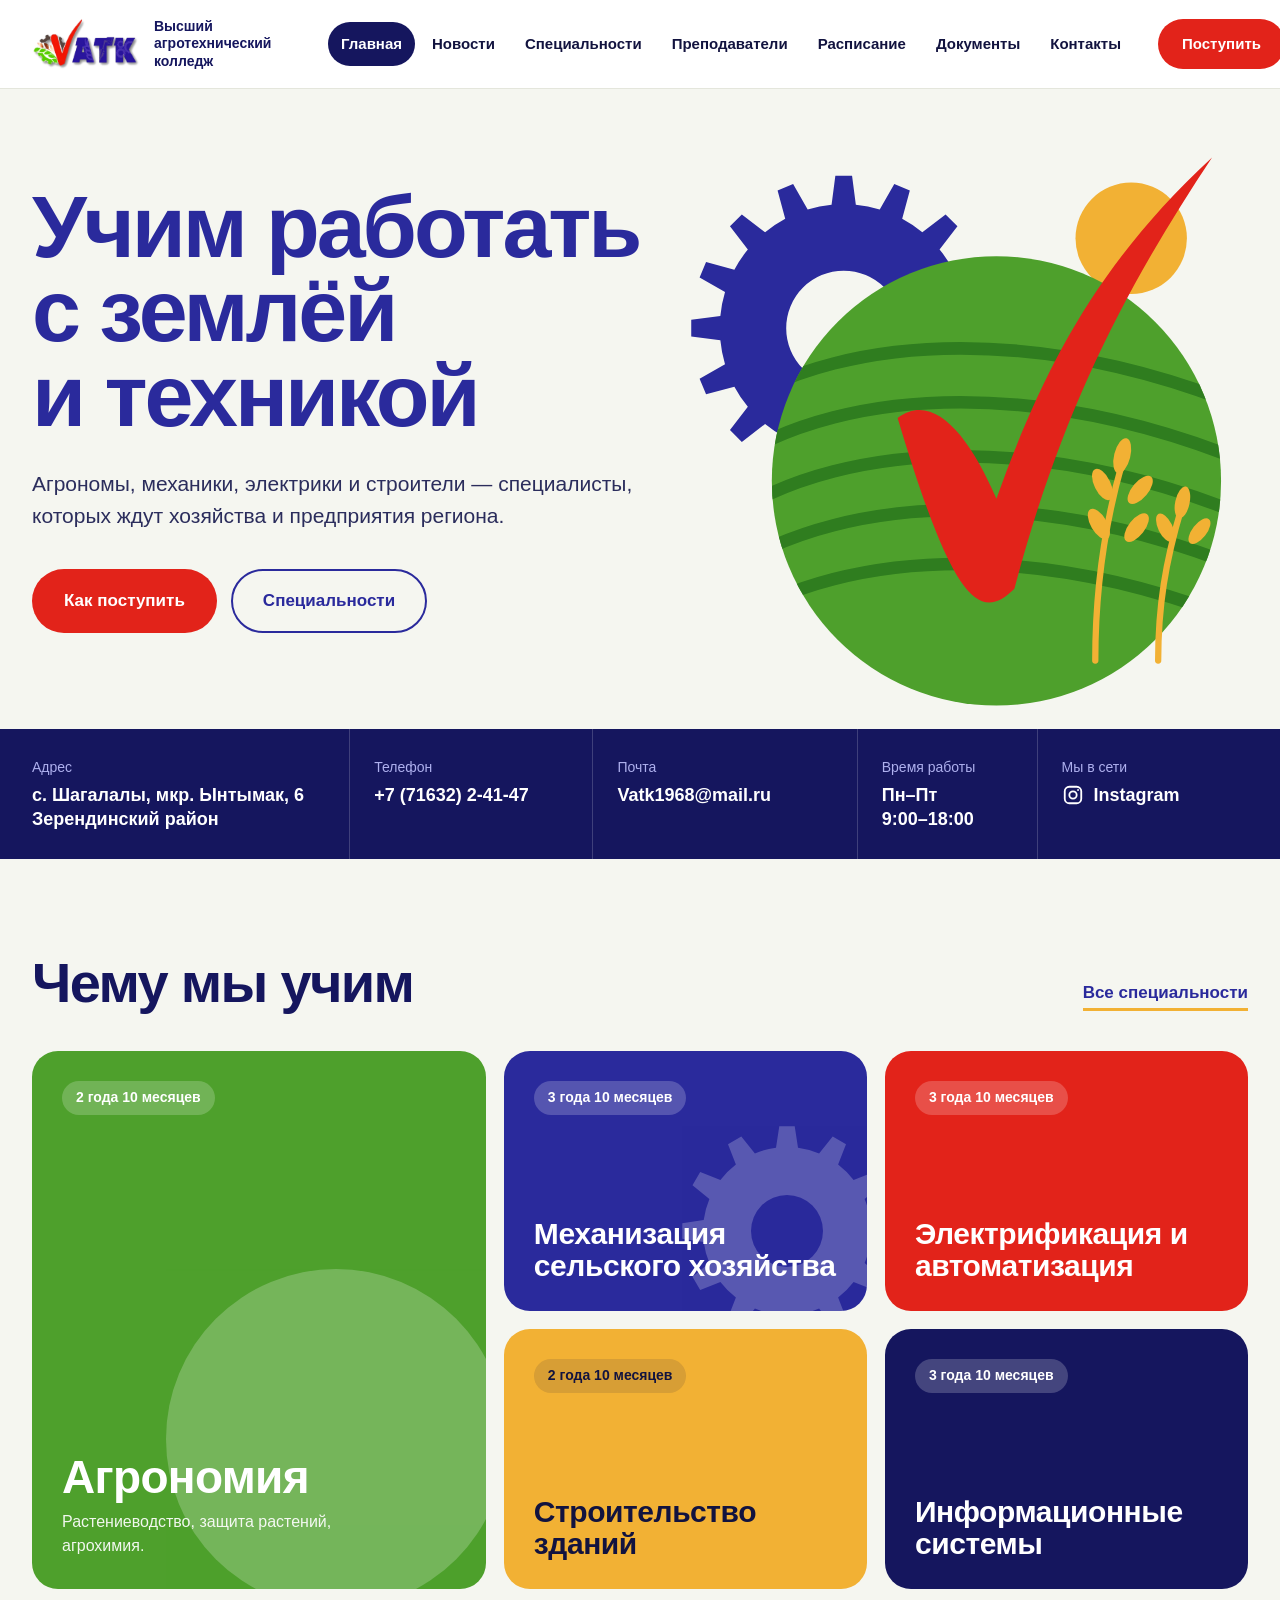
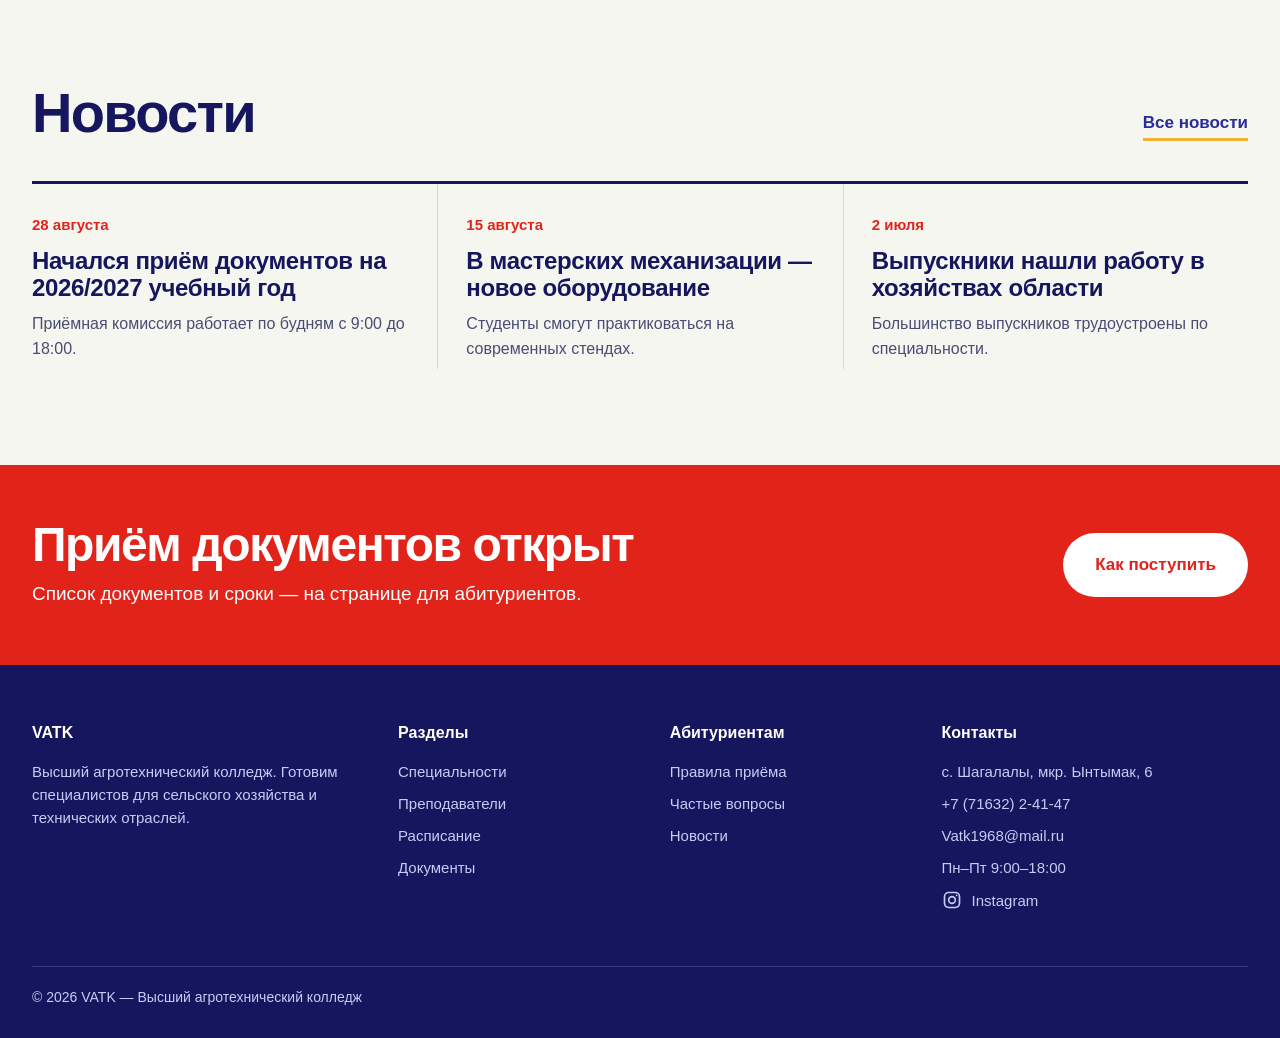
==== commit 498b129d: "Add files via upload" ====
--- a/index.html
+++ b/index.html
@@ -60,7 +60,7 @@
     <div class="c"><small>Адрес</small><b>с. Шагалалы, мкр. Ынтымак, 6<br>Зерендинский район</b></div>
     <div class="c"><small>Телефон</small><a href="tel:+77163224147"><b>+7 (71632) 2-41-47</b></a></div>
     <div class="c"><small>Почта</small><a href="mailto:Vatk1968@mail.ru"><b>Vatk1968@mail.ru</b></a></div>
-    <div class="c"><small>Пн–Пт</small><b>9:00–18:00</b></div>
+    <div class="c"><small>Время работы</small><b>Пн–Пт<br>9:00–18:00</b></div>
     <div class="c"><small>Мы в сети</small><a href="https://www.instagram.com/vatk1968" target="_blank" rel="noopener"><b class="ig"><svg width="22" height="22" viewBox="0 0 24 24" fill="none" stroke="currentColor" stroke-width="2" stroke-linecap="round" stroke-linejoin="round" aria-hidden="true"><rect x="3" y="3" width="18" height="18" rx="5"/><circle cx="12" cy="12" r="4"/><circle cx="17.5" cy="6.5" r="1" fill="currentColor" stroke="none"/></svg>Instagram</b></a></div>
   </div>
 </section>
